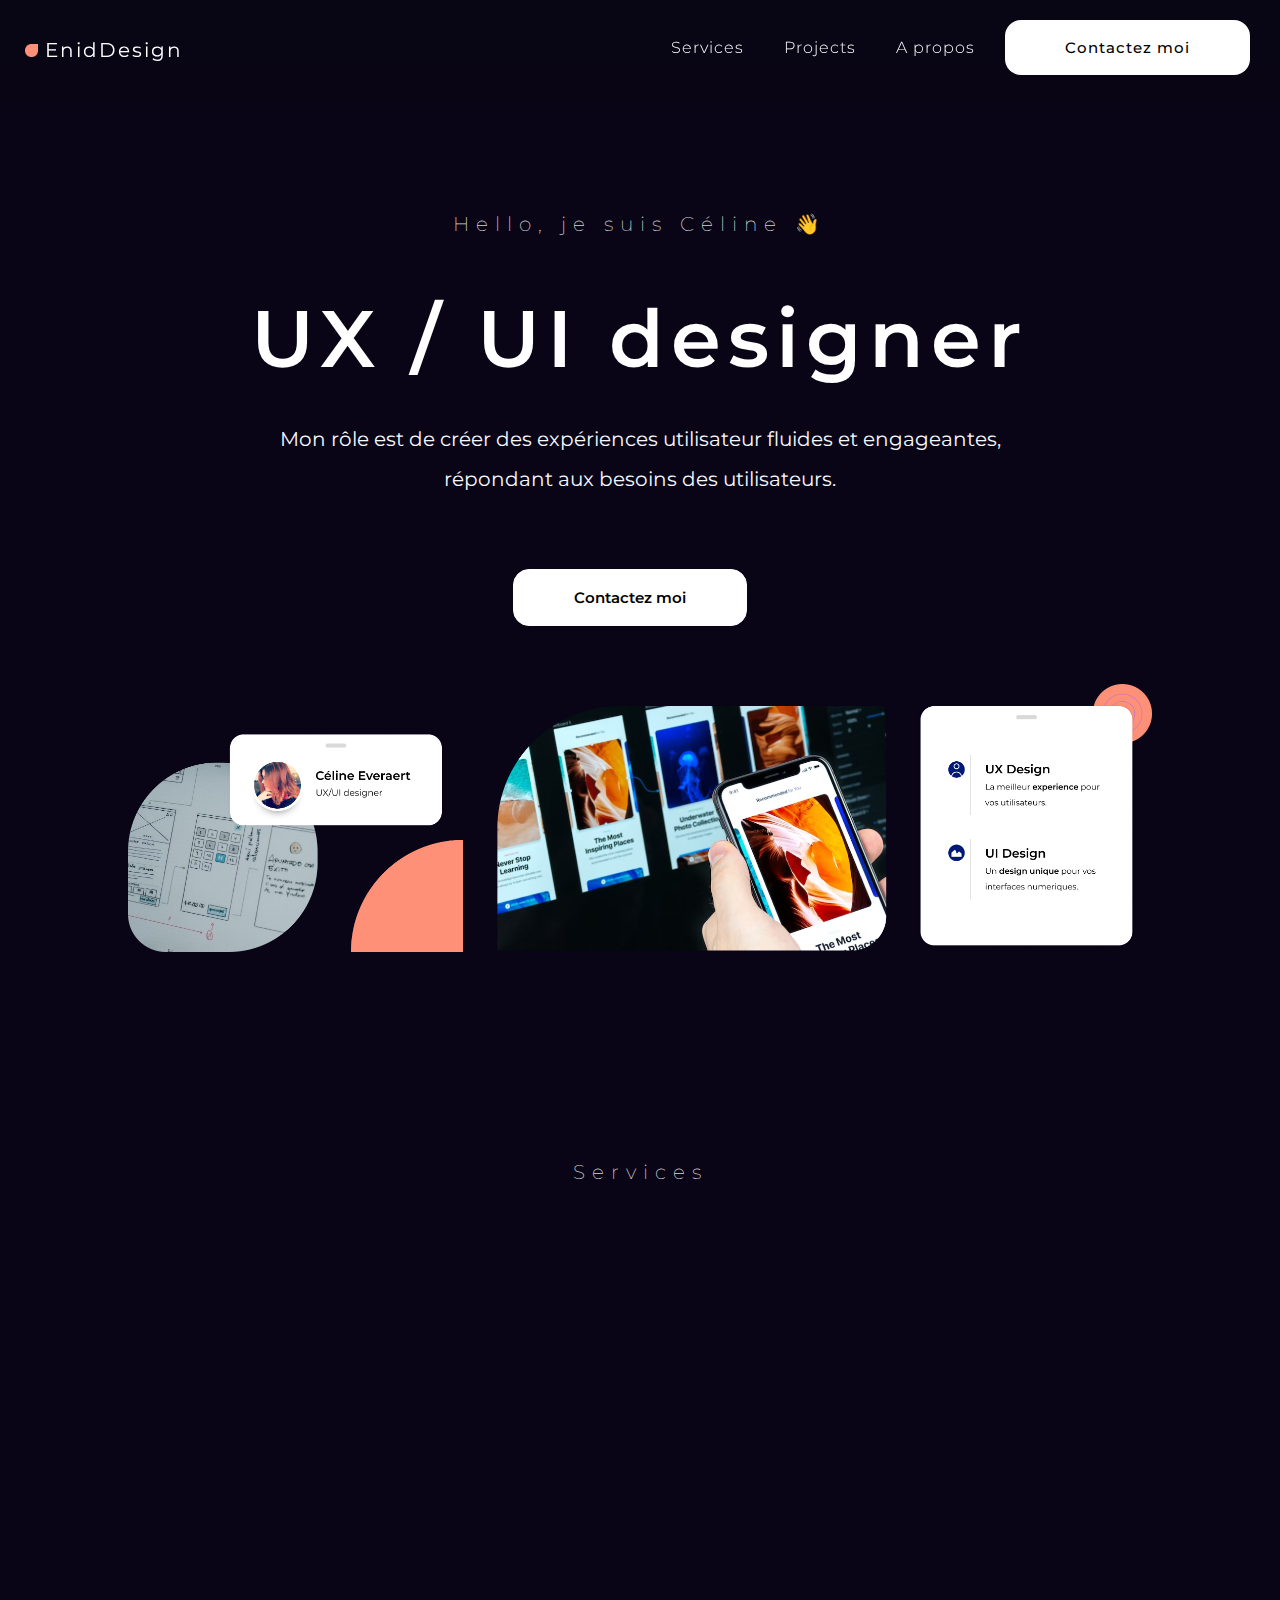
==== index.html @ f705f978 ":memo: text" ====
<!DOCTYPE html>
<html lang="en">
<head>
    <meta charset="UTF-8">
    <meta http-equiv="X-UA-Compatible" content="IE=edge">
    <meta name="viewport" content="width=device-width, initial-scale=1.0">

    <link rel="apple-touch-icon" sizes="152x152" href="flav/apple-touch-icon.png">
    <link rel="icon" type="image/png" sizes="32x32" href="flav/favicon-32x32.png">
    <link rel="icon" type="image/png" sizes="16x16" href="flav/favicon-16x16.png">
    <link rel="manifest" href="flav/site.webmanifest">
    <link rel="mask-icon" href="flav/safari-pinned-tab.svg" color="#5bbad5">
    <meta name="msapplication-TileColor" content="#da532c">
    <meta name="theme-color" content="#ffffff">
    <meta name="description" content="We are a new creative agency. We provide a wide range of design services to help brands build their visual identity and connect with customers.
    ">
    <meta name="keywords" content="Design, Creative agency, Customer, UX, UI, logo, branding, logos, servivces">
    <meta name="author" content="Enid">


    <link rel="stylesheet" href="./css/app.css">
    <title>Enid Design</title>
</head>
<body>
    
    <header>
        <nav class="flex nav-container" id="top">
            <div class="main_title h1"><a href="./index.html"><img src="./img/log.png" alt=""> EnidDesign</a></div>

            <input type="checkbox" id="menu_opener" class="mobile mobile_check">
            <lable class="hamburger-lines" id="menu_opener">
                <span class="line line1"></span>
                <span class="line line2"></span>
                <span class="line line3"></span>
              </lable>  

            <label for="menu_opener" class="mobile opener_text" style="
            cursor: pointer;">Open Menu</label>
            <label for="menu_opener" class="mobile menu_backlayer"></label>
            <ul class="flex nav_bar" id="menu">
                <li class="under_menu"><a href="#service">Services</a></li>
                <li class="under_menu"><a href="#work">Projects</a></li>
                <li class="under_menu"><a href="#about">A propos</a></li>
                <li class=""><a href="#contact" class="nav_cta"><span>Contactez moi</span></a>
                </li>
                <!-- <li><img src="img/mdi_facebook.png" alt="Facebook"></li>-->
                <!--<li><img src="img/mdi_instagram.png" alt="Instagram"></li> -->
                <!--<li><a href="https://twitter.com/spectrum_wise" target="_blank"><img src="img/mdi_twitter.png" alt="Twitter"></a></li>-->
            </ul>
        </nav>


        <div class="title_sec">

            <div>
                <div class="btn-box">

                    <!-- <img src="./img/pps.png" alt="" class="pp"> -->

                    <p class="sub_catch">Hello, je suis Céline 👋</p>
                    <p class="main_catch"><span class="text_gad">UX / UI designer</span></p> <br>
                    <p class="main_catch subpar">
                        Mon rôle est de créer des expériences utilisateur fluides et engageantes, répondant aux besoins des utilisateurs.
                        </p>
<!-- 
                    <a href="#contact" class="sub_cta"><span>Mes projets</span></a> -->
                    <a href="#contact" class="main_cta"><span>Contactez moi</span></a>
                </div>
<!-- 
                <img src="./img/gr1.png" alt="" class="top-img"> -->

            </div>

        </div>

        <img src="./img/ban12.png" alt="" class="ban_img">        
        <img src="./img/ban13.png" alt="" class="ban_img-mob">



    </header>

    <main>

        <section class="serveces" id="service">

            <h2>Services</h2>


            <section class="UX_section annim">
                <div class="flex flex-sec">
                    <div class="service_img">
                        <img src="./img/ux.png" alt="">
                    </div>
                <div class="flex service_text">
                    <div><span class="num">01</span></div>
                    <div>
                        <h3>Experience utilisateur</h3>
                        <p class="headline">
                            Offez la meilleur experience possible à vos utilisateurs
                        </p>

                        <p>
                            L'expérience utilisateur (UX) fait référence à la qualité de l'interaction d'un utilisateur avec un produit, un service, un système ou une interface. Le soins apporté à l’experience utilisateur comprend l'ergonomie, la satisfaction, l'accessibilité et bien d’autres aspects. L’objectif principal de l'UX est de créer une expérience positive et significative pour les utilisateurs. Une bonne UX favorise la <b>fidélité des utilisateurs</b>, <b>renforce la réputation de la marque</b> et <b>contribue au succès</b> global d'un produit ou d'un service.
                            <div class="services-btn_around">
                                <span>
                                    <a href="#contact" class="main_cta">Contactez Moi</a>
                                </span>
                        </div>
                    </div>
                </div>
                </div>
            </section>


            <section class="UX_section annim">
                <div class="flex rev flex-sec">
                    <div class="service_img">
                        <img src="./img/ui.png" alt="">
                    </div>
                <div class="flex service_text">
                    <div><span class="num">02</span></div>
                    <div>
                        <h3>Interface Utilisateur</h3>
                        <p class="headline">
                            Un design unique pour vos applications et interfaces digitale
                        </p>

                        <p>
                            L'interface utilisateur (UI) désigne la manière dont les éléments visuels et interactifs d'un produit, d'une application ou d'un système sont conçus et présentés aux utilisateurs. Elle englobe les éléments visuels tels que <b>les boutons</b>, <b>les icônes</b> et <b>la mise en page</b>. Une UI efficace vise à rendre l'interaction entre l'utilisateur et le produit la plus fluide, intuitive et esthétiquement agréable.
                        <div class="services-btn_around">
                                <span>
                                    <a href="#contact" class="main_cta">Contacter Moi</a>
                                </span>
                        </div>
                    </div>
                </div>
                </div>
            </section>

        </section>

        <div class="dif_sec annim"  id="work">
            <section class="work">
                <h2>Projects</h2>

                <div class="work_imgs">
                    <img src="./img/w1.jpg" alt="A logo for a company called Hermetica">
                    <img src="./img/Logo2.png" alt="A logo for a company called Hermetica" class="img_mid">
                    <img src="./img/pmid.png" alt="A logo for a company called Hermetica">
                </div>

                <div class="work_btn">
                    <a href="https://dribbble.com/EnidBc" target="_blank" class="main_cta"><span>En voir plus <img src="img/Out.png" alt=""></span></a>
                </div>
                
            </section>
        </div>


        <section class="about annim"  id="about">
            <h2>A propos</h2>

            <img src="./img/pps.png" alt="" class="pp">
            <p class="about_name">
                Céline Everaert
            </p>
            <p class="about-job">
                UX/UI Designer | Rêveuse | Gameuse 
            </p>

            <p>
                Ma passion pour le design a pris racine à l'âge de 12 ans, lorsque j'ai commencé à m'impliquer dans la création de sites web et de forums. Plus tard, j'ai poursuivi des études en infographie et design web.
                <br><br>
                J’ai eu la chance de travailler sur des projets formidables, notamment la conception de Métavers et de platforme de vente d'oeuvres d'arts. Ces expériences m'ont permis de fusionner mes passions pour le design, la technologie et l'art, en contribuant à des projets innovants avec des esprits créatifs du monde entier. 
            </p>


            <div class="work_btn">


                            <a href="./cv.pdf" target="_blank" class="sub_cta"><span>Télécharger mon CV</span></a>
                            <a href="#contact" class="main_cta"><span>Contacter moi</span></a>

            </div>
        </section>

        <div class="dif_sec">
            <section class="contact annim"  id="contact">
                <h2>Contact</h2>


                <div class="mail_infos">
                    <p class="catchy">
                        Et si on collaborait ? 
                    </p>

                    <p class="sub_t">
                        enid-bc@gmail.com
                    </p>

                    <div class="work_btn">
                                    <a href="mailto:enidhbc@htmail.com" class="sub_cta" target="_blank">Envoyer un e-mail</a>
                    </div>
                </div>


                    <section class="social">
                        <h3 class="social_title">Suivez moi</h3>
        
                        <a href="https://www.instagram.com/spectrumwise_official/" target="_blank">
                            <img src="./img/insta.svg" alt="Instagram">
                        </a>
                        <a href="https://www.linkedin.com/company/spectrumwise-ltd/" target="_blank">
                            <img src="./img/in.png" alt="LinkedIn">
                        </a>
                        <a href="https://dribbble.com/Spectrumwise" target="_blank">
                            <img src="./img/dri.svg" alt="Dribbble">
                        </a>
        
        
                    </section>

            </section>
        </div>

    </main>

    <script src="./js/app.js"></script>
</body>
</html>
---- css/app.css ----
@import url("https://fonts.googleapis.com/css2?family=Montserrat:ital,wght@0,200;0,300;0,400;0,500;0,600;0,700;0,800;0,900;1,100;1,200;1,300;1,400;1,500;1,600;1,700;1,800;1,900&display=swap");
/* http://meyerweb.com/eric/tools/css/reset/ 
   v2.0 | 20110126
   License: none (public domain)
*/
html, body, div, span, applet, object, iframe,
h1, h2, h3, h4, h5, h6, p, blockquote, pre,
a, abbr, acronym, address, big, cite, code,
del, dfn, em, img, ins, kbd, q, s, samp,
small, strike, strong, sub, sup, tt, var,
b, u, i, center,
dl, dt, dd, ol, ul, li,
fieldset, form, label, legend,
table, caption, tbody, tfoot, thead, tr, th, td,
article, aside, canvas, details, embed,
figure, figcaption, footer, header, hgroup,
menu, nav, output, ruby, section, summary,
time, mark, audio, video {
  margin: 0;
  padding: 0;
  border: 0;
  font-size: 100%;
  font: inherit;
  vertical-align: baseline;
}

/* HTML5 display-role reset for older browsers */
article, aside, details, figcaption, figure,
footer, header, hgroup, menu, nav, section {
  display: block;
}

body {
  line-height: 1;
}

ol, ul {
  list-style: none;
}

blockquote, q {
  quotes: none;
}

blockquote:before, blockquote:after,
q:before, q:after {
  content: '';
  content: none;
}

table {
  border-collapse: collapse;
  border-spacing: 0;
}

html {
  background-color: #090517;
  font-size: 10px;
  scroll-behavior: smooth;
  color: #f7f9ff;
  /* background: -webkit-linear-gradient(272deg, #373737 0%, #161616 50%, #000000 100%); */
}

body {
  font-style: 1,6rem;
  font-family: "Montserrat", sans-serif;
  scroll-behavior: smooth;
}

.gradient_img {
  text-align: center;
}

nav .btn_around {
  position: absolute;
  right: 2.5rem;
}

section .btn_around {
  margin-top: 3.5999999999999996rem;
}

section .btn span {
  position: relative;
  top: 1.1000000000000014rem;
  left: 0.1rem;
  font-size: 1.5rem;
  font-weight: 100;
}

section .btn span a {
  text-decoration: none;
  color: #000;
  padding: 2rem 3.3rem;
}

.btn_around {
  background: linear-gradient(142deg, #e12884 0%, #7d86b0 50%, #12eadf 100%);
  display: inline-block;
  width: 14rem;
  height: 4rem;
  border-radius: 100rem;
  padding: 0;
  -webkit-transition: 1s;
  /* transition: 1s; */
}

.btn_around .btn {
  background: #f9f9fc;
  display: inline-block;
  width: 13.8rem;
  height: 3.8rem;
  border-radius: 113rem;
  text-align: center;
  position: relative;
  top: 0.1rem;
  left: 0.1rem;
}

.btn_around:hover {
  background: linear-gradient(315deg, #e12884 0%, #7d86b0 50%, #12eadf 100%);
  -webkit-transition: 3s;
  transition: 3s;
}

.nav_bar {
  display: -webkit-box;
  display: -ms-flexbox;
  display: flex;
  -webkit-box-pack: center;
  -ms-flex-pack: center;
  justify-content: center;
  width: 100%;
  position: absolute;
  top: 0rem;
  margin: 0;
  justify-content: flex-end;
}

nav {
  /* margin-top: 3.5rem; */
  display: -webkit-box;
  display: -ms-flexbox;
  display: flex;
  /* max-width: 150rem; */
  background-color: #09051596;
  /* height: 5rem; */
  padding: 4rem 0;
  color: white;
  position: fixed;
  z-index: 1000000000000000000;
  width: 100%;
  backdrop-filter: blur(15px);
}

nav li {
  padding: 0rem 1rem;
  display: inline;
}

nav li a {
  color: #f8f8f8;
  text-decoration: none;
  font-weight: 300;
  font-size: 1.6rem;
  letter-spacing: .1rem;
}

nav li a span {
  font-weight: 500;
  /* position: relative; */
  /* top: 1rem; */
}

nav ul {
  -webkit-box-align: center;
      -ms-flex-align: center;
          align-items: center;
}

nav a {
  display: block;
  position: relative;
}

nav a::after {
  /* content: ""; */
  /* position: absolute; */
  /* bottom: -1rem; */
  /* left: 0; */
  /* width: 100%; */
  /* height: 0.1em; */
  /* background-color: #ffffff; */
  /* opacity: 0; */
  /* -webkit-transition: opacity 300ms, -webkit-transform 300ms; */
  /* transition: opacity 300ms, -webkit-transform 300ms; */
  /* transition: opacity 300ms, transform 300ms; */
  /* transition: opacity 300ms, transform 300ms, -webkit-transform 300ms; */
}

nav li a {
  text-decoration: none;
  color: #ffffff;
}

nav .under_menu a {
  padding: 0 1rem;
}

nav li a::after {
  opacity: 1;
  -webkit-transform: scale(0);
          transform: scale(0);
  -webkit-transform-origin: center;
          transform-origin: center;
}

nav .under_menu a:hover::after,
nav .under_menu a:focus::after {
  -webkit-transform: scale(1);
          transform: scale(1);
}

nav .home_li a::after {
  opacity: 0;
}

.nav_selected_item a::after {
  -webkit-transform: scale(1);
          transform: scale(1);
}

.nav_selected_item a::after {
  opacity: 1;
  -webkit-transform: translate3d(0, 0.2em, 0);
          transform: translate3d(0, 0.2em, 0);
}

.catch {
  text-transform: uppercase;
  font-size: 2.5rem;
  font-weight: 700;
  margin: 3rem auto;
  background: -webkit-linear-gradient(45deg, #827aff, #00ff95 80%);
  -webkit-background-clip: text;
  -webkit-text-fill-color: transparent;
  text-shadow: -5px -4px 9px #12eadf45, 5px 4px 9px #e1288421;
}

.under_menu {
  /* padding: 0 2rem; */
  /* background-color: #f7f9ff; */
}

.main_title a {
  text-decoration: none;
  color: white;
  font-size: 2rem;
  padding: 0 2.5rem;
  /* font-weight: 100; */
  letter-spacing: 2px;
  /* margin-top: 13.3rem; */
  z-index: 10000000000;
}

.btn_li {
  padding-right: 0;
}

.mobile {
  display: none;
}

@media (max-width: 1000px) {
  .mobile {
    display: block;
    z-index: 100000000000;
  }
  .contact .form {
    margin-right: 0;
  }
  .nav_bar {
    background: #191b2a;
    position: fixed;
    right: -45rem;
    height: 100vh;
    top: 0;
    bottom: 0;
    -webkit-box-orient: vertical;
    -webkit-box-direction: normal;
    -ms-flex-direction: column;
    flex-direction: column;
    -webkit-box-pack: center;
    -ms-flex-pack: center;
    justify-content: center;
    width: 43rem;
    z-index: 1;
  }
  nav li {
    padding: 0rem 1rem;
    margin: 3rem;
  }
  .mobile_check {
    display: none;
  }
  #menu_opener ~ .menu_backlayer {
    display: none;
  }
  #menu_opener:checked ~ .menu_backlayer {
    display: block;
    display: block;
    background: #00000070;
    position: fixed;
    top: 0;
    right: 0;
    bottom: 0;
    left: 0;
    z-index: 1;
  }
  #menu_opener ~ .nav_bar {
    -webkit-transform: translate(0rem);
            transform: translate(0rem);
    -webkit-transition: -webkit-transform 1s cubic-bezier(0.075, 0.82, 0.165, 1);
    transition: -webkit-transform 1s cubic-bezier(0.075, 0.82, 0.165, 1);
    transition: transform 1s cubic-bezier(0.075, 0.82, 0.165, 1);
    transition: transform 1s cubic-bezier(0.075, 0.82, 0.165, 1), -webkit-transform 1s cubic-bezier(0.075, 0.82, 0.165, 1);
  }
  #menu_opener:checked ~ .nav_bar {
    -webkit-transform: translate(-45rem);
            transform: translate(-45rem);
    -webkit-transition: -webkit-transform 1s cubic-bezier(0.075, 0.82, 0.165, 1);
    transition: -webkit-transform 1s cubic-bezier(0.075, 0.82, 0.165, 1);
    transition: transform 1s cubic-bezier(0.075, 0.82, 0.165, 1);
    transition: transform 1s cubic-bezier(0.075, 0.82, 0.165, 1), -webkit-transform 1s cubic-bezier(0.075, 0.82, 0.165, 1);
  }
  .opener_text {
    position: fixed;
    top: 10px;
    right: 30px;
    padding: 2rem 0;
    opacity: 0;
  }
  .nav-container .hamburger-lines {
    display: block;
    height: 26px;
    width: 32px;
    position: fixed;
    top: 21px;
    right: 36px;
    z-index: 2;
    display: -webkit-box;
    display: -ms-flexbox;
    display: flex;
    -webkit-box-orient: vertical;
    -webkit-box-direction: normal;
        -ms-flex-direction: column;
            flex-direction: column;
    -webkit-box-pack: justify;
        -ms-flex-pack: justify;
            justify-content: space-between;
  }
  .nav-container .hamburger-lines .line {
    display: block;
    height: 4px;
    width: 100%;
    border-radius: 10px;
    background: #ffffff;
  }
  .nav-container .hamburger-lines .line1 {
    -webkit-transform-origin: 0% 0%;
            transform-origin: 0% 0%;
    -webkit-transition: -webkit-transform 0.4s ease-in-out;
    transition: -webkit-transform 0.4s ease-in-out;
    transition: transform 0.4s ease-in-out;
    transition: transform 0.4s ease-in-out, -webkit-transform 0.4s ease-in-out;
  }
  .nav-container .hamburger-lines .line2 {
    -webkit-transition: -webkit-transform 0.2s ease-in-out;
    transition: -webkit-transform 0.2s ease-in-out;
    transition: transform 0.2s ease-in-out;
    transition: transform 0.2s ease-in-out, -webkit-transform 0.2s ease-in-out;
  }
  .nav-container .hamburger-lines .line3 {
    -webkit-transform-origin: 0% 100%;
            transform-origin: 0% 100%;
    -webkit-transition: -webkit-transform 0.4s ease-in-out;
    transition: -webkit-transform 0.4s ease-in-out;
    transition: transform 0.4s ease-in-out;
    transition: transform 0.4s ease-in-out, -webkit-transform 0.4s ease-in-out;
  }
  .nav-container input[type="checkbox"]:checked ~ .menu-items {
    -webkit-transform: translateX(0);
            transform: translateX(0);
  }
  .nav-container input[type="checkbox"]:checked ~ .hamburger-lines .line1 {
    -webkit-transform: rotate(45deg);
            transform: rotate(45deg);
  }
  .nav-container input[type="checkbox"]:checked ~ .hamburger-lines .line2 {
    -webkit-transform: scaleY(0);
            transform: scaleY(0);
  }
  .nav-container input[type="checkbox"]:checked ~ .hamburger-lines .line3 {
    -webkit-transform: rotate(-45deg);
            transform: rotate(-45deg);
  }
  .nav-container input[type="checkbox"]:checked ~ .logo {
    display: none;
  }
}

.main_catch {
  font-size: 2rem;
  font-weight: 400;
  max-width: 81rem;
  /* font-weight: lighter; */
  /* letter-spacing: .1rem; */
  text-align: center;
  margin: 1rem 0 6rem 0;
  /* text-transform: uppercase; */
  margin: 0rem auto -1rem;
  line-height: 2;
  color: #f7f9ff;
}

.main_catch span {
  font-weight: 600;
  font-size: 8rem;
  /* padding: 2.5rem; */
  letter-spacing: .7rem;
  /* display: inline-block; */
  /* color: #FFEB3B; */
  background: -webkit-linear-gradient(313deg #bbb4d3 0%, #bbb4d3 100%);
  background: linear-gradient(315deg, rgb(255 255 255) 0%, rgb(255 255 255) 100%);
  -webkit-background-clip: text;
  -webkit-text-fill-color: transparent;
  /* text-shadow: -5px -4px 9px #e59003, 5px 4px 9px #ff91783b; */
  /* font-size: 10rem; */
}

.flex {
  display: -webkit-box;
  display: -ms-flexbox;
  display: flex;
  /* justify-content: space-between; */
  /* flex-direction: column; */
}

h1{
  /* color: #fff; */
  /* size: 5rem; */
  position: relative;
  top: -1rem;
}

h1 span{
  color: white;
  font-weight: 700;
}

.rev {
  -webkit-box-orient: horizontal;
  -webkit-box-direction: reverse;
  -ms-flex-direction: row-reverse;
  flex-direction: row-reverse;
  justify-content: space-between;
}

section {
  margin-top: 1rem;
  /* padding: 15rem 19rem; */
  max-width: 150rem;
  margin: auto;
  /* margin-top: 10rem; */
}

.service_img {
  /* width: 50%; */
  display: flex;
  text-align: center;
  align-content: flex-start;
  align-items: center;
}

.service_liste {
  padding: 0;
  padding-top: 0rem;
  width: 100%;
  -webkit-box-pack: center;
  -ms-flex-pack: center;
  justify-content: center;
  -webkit-box-align: center;
  -ms-flex-align: center;
  align-items: center;
}

.service_text {
  max-width: 68rem;
  padding: 4rem 0;
}

.service_text p {
  font-size: 1.6rem;
  line-height: 215%;
  font-weight: 300;
  margin-top: 2.4rem;
  /* letter-spacing: .2rem; */
  color: white;
  /* padding-bottom: 3rem; */
}

h2 {
  text-align: center;
  font-size: 2rem;
  font-weight: 200;
  letter-spacing: .7rem;
  color: #d4d4d4;
  margin-top: 5rem;
}

h3 {
  font-weight: 600;
  display: inline;
  letter-spacing: .4rem;
  font-size: 3.2rem;
  color: white;
  /* background: -webkit-linear-gradient(315deg, #e12884 0%, #7d86b0 50%, #12eadf 100%); */
  /* -webkit-background-clip: text; */
  /* -webkit-text-fill-color: transparent; */
  /* text-shadow: -5px -4px 9px #12eadf45, 5px 4px 9px #e1288421; */
  text-transform: uppercase;
}

.num {
  /* font-size: 2rem; */
  /* font-weight: 200; */
  /* letter-spacing: 1.7rem; */
  /* color: #555555; */
  font-size: 2rem;
  font-weight: 200;
  letter-spacing: .2rem;
  margin-right: 3rem;
  color: #c7c7c7;
  position: relative;
  top: 0.2rem;
}

.headline {
  color: #555555;
  text-transform: uppercase;
  margin-top: 2rem;
  letter-spacing: .2rem;
  margin-top: 2.4rem;
}

.work {
  /* background-color: #fff; */
}

.contact {
  background-color: #fff;
  padding: 4rem;
  margin: 5rem;
  border-radius: 3rem;
  background-color: white;
  width: 80vw;
  border-radius: 2rem;
  padding: 4rem;
  margin: 4rem auto;
}

.work_imgs {
  display: -webkit-box;
  display: -ms-flexbox;
  /* display: flex; */
  width: 100%;
  -ms-flex-pack: distribute;
  justify-content: space-around;
  margin: 8rem auto;
  text-align: center;
}

.work_imgs img {
  width: 30%;
  height: auto;
  border-radius: 2rem;
  border: 1px solid;
}

.work_btn {
  text-align: center;
}

.work_btn .btn_around {
  text-align: left;
  margin-top: 0;
}

.about {
  /* background-image: url("../img/names.svg"); */
  background-repeat: no-repeat;
  background-position: center;
  padding: 16rem 0;
}

.about p {
  font-size: 1.6rem;
  line-height: 215%;
  font-weight: 300;
  margin: 8rem auto;
  text-align: center;
  color: #ffffff;
  max-width: 60rem;
}

.serveces {
  padding-top: 16rem;
  /* margin: -15rem auto 0; */
}

.catchy {
  font-size: 6REM;
  font-weight: 600;
  padding: 1.5rem;
  line-height: 6rem;
  letter-spacing: .1rem;
  color: #000000;
  display: inline-block;
  /* background: -webkit-linear-gradient(142deg, #e1988f 0%, #a8929d 50%, #8494c1 100%); */
  /* -webkit-background-clip: text; */
  /* -webkit-text-fill-color: transparent; */
  /* text-shadow: -5px -4px 9px #12eadf45, 5px 4px 9px #e1288421; */
  /* text-transform: uppercase; */
}

.mail_infos {
  text-align: center;
  margin: 8rem auto;
  max-width: 73rem;
}

.mail_infos .sub_t {
  font-size: 2.4rem;
  font-weight: 700;
  PADDING: 3rem;
}

.contact .work_btn {
  margin-top: 2rem;
  /* background-color: beige; */
}

.contact .btn_around {
  width: 20rem;
}

.contact .btn_around .btn {
  background: #f9f9fc;
  display: inline-block;
  width: 19.8rem;
  height: 3.8rem;
  border-radius: 113rem;
  text-align: center;
  position: relative;
  top: 0.1rem;
  left: 0.1rem;
}

.contact h3 {
  display: -webkit-box;
  display: -ms-flexbox;
  display: flex;
  width: 100%;
  -webkit-box-pack: center;
      -ms-flex-pack: center;
          justify-content: center;
  -webkit-box-align: center;
      -ms-flex-align: center;
          align-items: center;
  text-align: center;
}

.contact h3:before,
.contact h3:after {
  content: '';
  border-top: 1px solid;
  margin: 0 20px 0 0;
  -webkit-box-flex: 1;
      -ms-flex: 1 0 20px;
          flex: 1 0 20px;
}

.contact h3:after {
  margin: 0 0 0 20px;
}

.social_title {
  font-size: 1.6rem;
  text-transform: uppercase;
  font-weight: 300;
  letter-spacing: 20%;
  color: #000;
}

.social {
  text-align: center;
  padding: 0 24rem;
  margin-top: 11rem;
}

.social a {
  text-decoration: none;
}

.social a img {
  margin: 4rem 2rem 0 2rem;
}



footer{
  text-align: center; 
  padding-bottom: 2rem; 
  background-color : #fff
}

.dif_sec{
  /* background-color: #212121; */
  /* margin-top: 4rem; */
  padding-top: 16rem;
}

.gradient_img img{
    width: 64rem;
    max-width: 100%;
  }





  @media (max-width: 1000px) {

    nav .btn_around {
      position: absolute;
      right: auto;
      bottom: 6rem;
  }
}


.ban_img-mob{
  display: none;
}

@media (max-width: 1000px) {

.dif_sec .contact {
  background-image: none;
}

  .num {
    display: none;
  }
  .flex, .rev {
    flex-direction: column;
    align-items: center;
  }

  header .ban_img{
    display: none;
  }

  .ban_img-mob{
    display: block;
    width: 80vw;
    margin: auto;
    display: inherit;
    max-width: 150rem;
  }

  html{
    font-size: 8px;
  }

  .service_liste{
    flex-direction: column;
  }


  section {
    padding: 15rem 10rem;
  }
  
  .service_text {
    width: 100%;
}
  

.service_liste{
  padding-top: 5rem;
}

.service_img img{
  max-width: 100%;
}

.about {
  background-size: 100%;
}


}




@media (max-width: 1000px) {

.about {
  background-image: none;
}

section {
  padding: 15rem 4rem;
}


.work_imgs {
  flex-direction: column;
}

.work_imgs img {
  width: 100%;
  padding-top: 1rem;
}


.catchy {
  font-size: 4rem;
}

.mail_infos .sub_t {
    font-size: 1.5rem;
    font-weight: 700;
}


.social {
  padding: 0rem;
  margin-top: 11rem;
}

.social img{
  width: 4rem;
}

}



/*# sourceMappingURL=app.css.map */




.h1 img{
  width: 1.3rem;
  /* top: 1rem; */
  /* position: relative; */
}


.cr{
  margin-top: 8rem;
}

.main_cta{
  color: white;
  font-size: 1.5rem;
  font-weight: 600;
  display: inline-block;
  border: solid white 1px;
  padding: 2rem 6rem;
  border-radius: 16px;
  margin: 2rem 2rem 2rem 0;
  color: rgb(0 0 0);
  text-decoration: none;
  background-color: #ffffff;
}
.sub_cta{
  /* font-size: 1.5rem; */
  /* display: inline-block; */
  /* border: solid white 2px; */
  /* padding: 1rem 3rem; */
  /* padding: 2rem 6rem; */
  /* margin: 2rem 2rem 2rem 0; */
  /* FONT-VARIANT: JIS04; */
  /* border-radius: 4px; */
  /* color: rgb(255 255 255); */
  /* text-decoration: none; */
  color: white;
  font-size: 1.5rem;
  display: inline-block;
  border: solid white 1px;
  padding: 2rem 6rem;
  border-radius: 16px;
  margin: 2rem 2rem 2rem 0;
  color: rgb(255 255 255);
  font-weight: 600;
  text-decoration: none;
  background-color: #020418;
}

.btn-box{
  text-align: center;
  margin-top: 15rem;
}


.title_sec{
  height: 76vh;
  display: flex;
  flex-direction: column;
  justify-content: space-evenly;
  /* background-image: url(../img/bg1.png); */
  background-repeat-x: repeat;
  background-size: 150rem;
}


.top-img{

  position: absolute;
  right: -14rem;
  bottom: 1rem;
  width: 35rem;

}


.sub_catch{
  font-size: 2rem;
  margin: 3rem;
  font-weight: 400;
  max-width: 81rem;
  /* font-weight: lighter; */
  /* letter-spacing: .1rem; */
  text-align: center;
  /* margin: 1rem 0 6rem 0; */
  /* text-transform: uppercase; */
  margin: 2rem auto 0rem;
  line-height: 7rem;
  letter-spacing: .1rem;
  color: #f7f9ff;
  text-align: center;
  font-size: 2rem;
  font-weight: 200;
  letter-spacing: .7rem;
  color: #d4d4d4;
  margin-top: 5rem;
}

.pp{
  width: 13rem;
  -webkit-filter: grayscale(100%); /* Safari 6.0 - 9.0 */
  filter: grayscale(10%);
  opacity: .8;
  display: block;
  margin: 8rem auto 3rem;
  border: 7px #fff solid;
  border-radius: 100rem;
}

.nav_cta{
  color: white;
  font-size: 1.5rem;
  display: inline-block;
  /* border: solid black 1px; */
  padding: 2rem 6rem;
  border-radius: 16px;
  margin: 2rem 2rem 2rem 0;
  color: rgb(0 0 0);
  text-decoration: none;
  /* position: absolute; */
  background-color: #ffffff;
  /* right: 1rem; */
  /* top: -3rem; */
}


.UX_section{
  /* background-color: #ffffff; */
  width: 80vw;
  border-radius: 2rem;
  padding: 4rem;
  margin: 3rem auto 10rem;
  margin-bottom: 0;
  padding-bottom: 0;
}

.service_img img{max-width: 38rem;}


.main_cta a {
  text-decoration: none;
  color: #ffffff;
}

.sub_t{
  color: #000000;
}


.ban_img{
  width: 80vw;
  margin: auto;
  display: inherit;
  max-width: 150rem;
}


.about .about_name{
  /* background-color: red; */
  font-weight: 500;
  margin-top: -1rem;
  margin-bottom: -9rem;
}


.about .about-job{
  /* background-color: blue; */
  color: #d4d4d4;
  margin-bottom: -3rem;
}


.contact h2 {
  color: black;
}


.flex-sec{
  justify-content: space-around; 
}


.services-btn_around{
  margin-top: 37px;
}

.work_btn img{
  width: 1.5rem;
  padding: 0 0.5rem;
  position: relative;
  top: 0.2rem;
}



.contact{
  background-image: url(../img/left.png), url(../img/right.png);
  background-size: contain;
  background-position: inherit;
  background-position: left,right;
  background-repeat: no-repeat;
}



.contact .sub_cta{
  background-color: #011878;
  /* color: black; */
}

.img_mid{
  transform: scale(1.2);
}

.subpar{
  margin-bottom: 5rem;
}





.main_cta:hover{
  transform: scale(1.05);
 }
 
 .sub_cta:hover{
   transform: scale(1.05);
 }

.main_cta:hover{
 transform: scale(1.05);
 transition: transform 1s cubic-bezier(0.075, 0.82, 0.165, 1);
}

.sub_cta:hover{
  transform: scale(1.05);
  transition: transform 1s cubic-bezier(0.075, 0.82, 0.165, 1);
}



/*annime*/

.annimation {
    opacity:0;
    transform: translateY(148px);
}

.animation_suite {
    opacity:1;
    transform: translateY(0px);
    transition: transform 3s cubic-bezier(0.075, 0.82, 0.165, 1);
    transition: 1.5s cubic-bezier(0.075, 0.82, 0.165, 1);
}

.experiance .annimation {
    opacity:0;
    transform: translateY(50px);
}

.experiance  .animation_suite {
    opacity:1;
    transform: translateY(0px);
    transition: transform 1s;
}





@media (max-width: 1000px) {

  .img_mid {
    transform: scale(1.1);
  }

  .work_imgs img {
    width: 100%;
    padding-top: 0rem;
}
}

@media (max-width: 650px) {


  .main_catch span {
    font-size: 6rem;
    /* line-height: 1.5; */
    /* margin-bottom: 2rem; */
  }
}


@media (max-width: 510px) {


  .main_catch span {
    font-size: 5rem;
    /* line-height: 1.5; */
    /* margin-bottom: 2rem; */
  }
}

@media (max-width: 450px) {


  .main_catch span {
    font-size: 4rem;
    /* line-height: 1.5; */
    /* margin-bottom: 2rem; */
  }
}

@media (max-width: 370px) {


  .main_catch span {
    font-size: 3rem;
    /* line-height: 1.5; */
    /* margin-bottom: 2rem; */
  }
}

b{
  font-weight: 600;
}
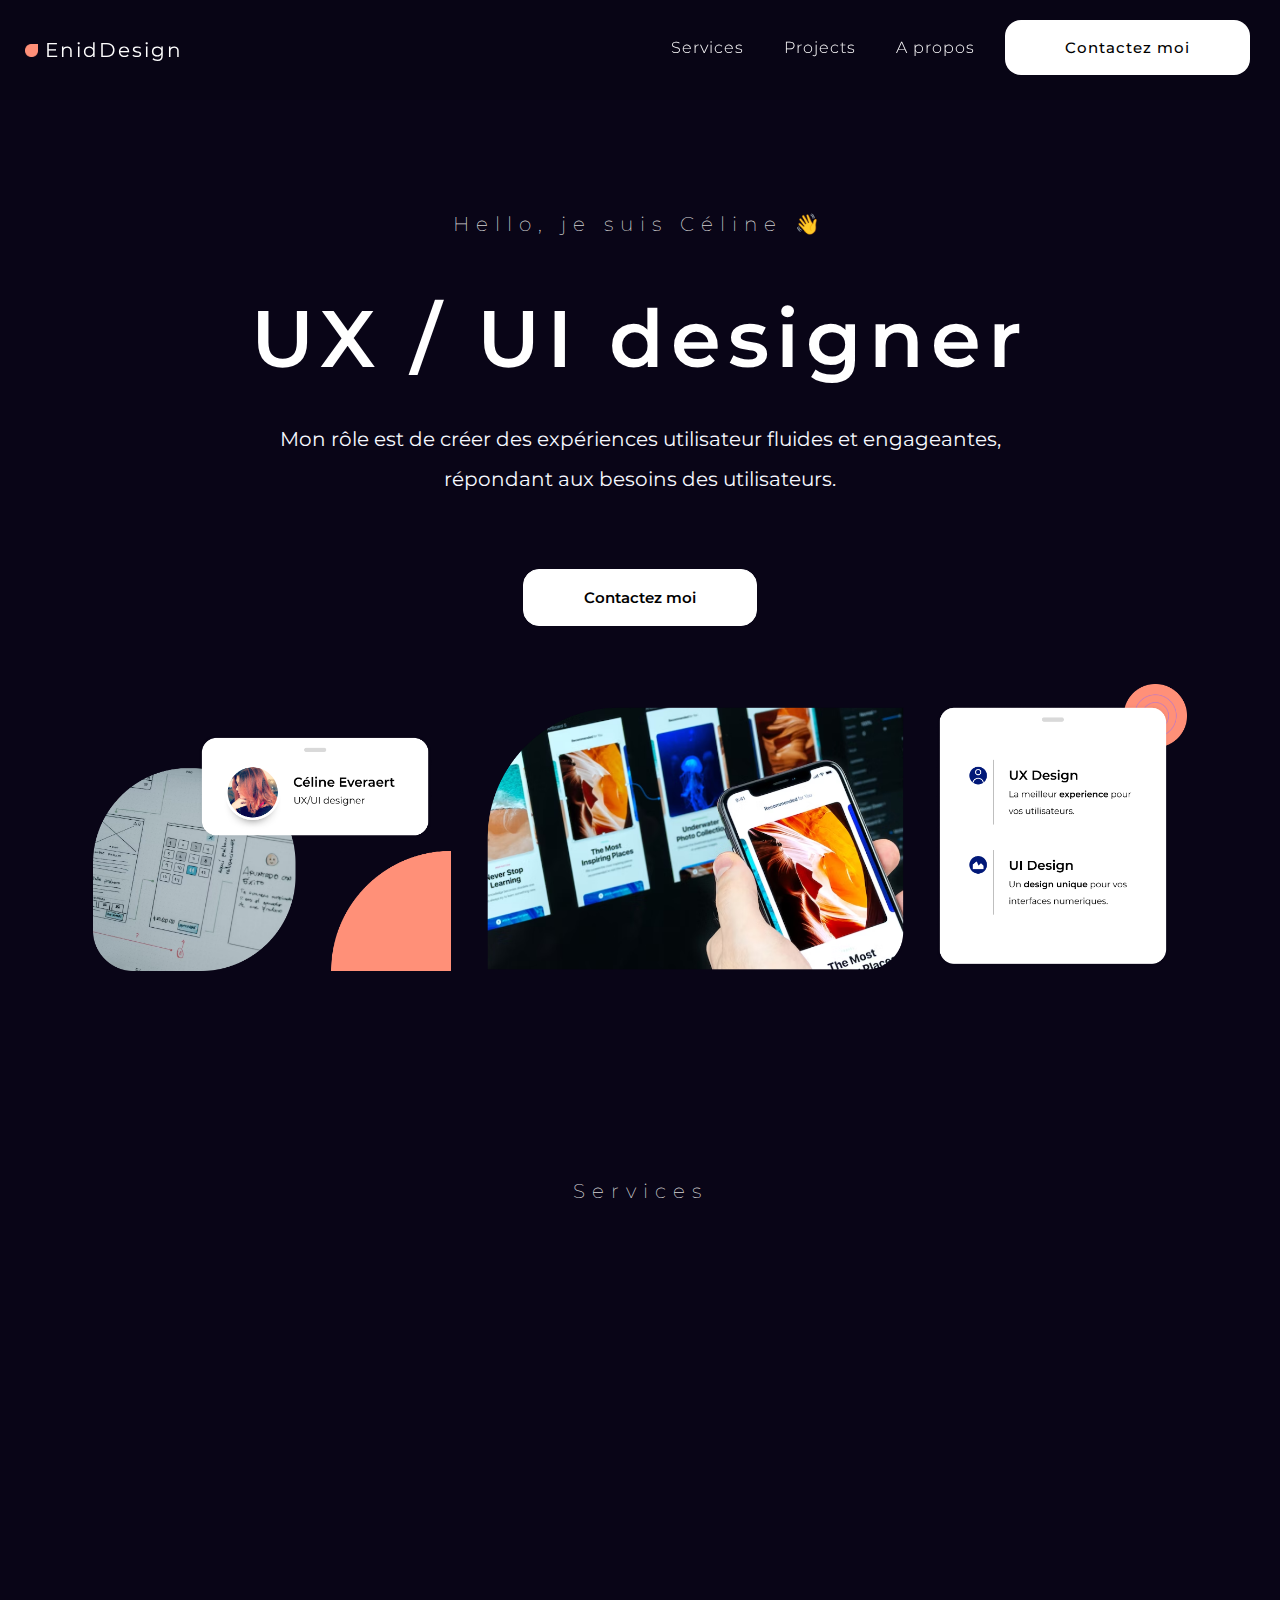
==== commit 86942e54: ":page_facing_up: Spelling" ====
--- a/index.html
+++ b/index.html
@@ -97,11 +97,11 @@
                     <div>
                         <h3>Experience utilisateur</h3>
                         <p class="headline">
-                            Offez la meilleur experience possible à vos utilisateurs
+                            Offez la meilleure experience possible à vos utilisateurs
                         </p>
 
                         <p>
-                            L'expérience utilisateur (UX) fait référence à la qualité de l'interaction d'un utilisateur avec un produit, un service, un système ou une interface. Le soins apporté à l’experience utilisateur comprend l'ergonomie, la satisfaction, l'accessibilité et bien d’autres aspects. L’objectif principal de l'UX est de créer une expérience positive et significative pour les utilisateurs. Une bonne UX favorise la <b>fidélité des utilisateurs</b>, <b>renforce la réputation de la marque</b> et <b>contribue au succès</b> global d'un produit ou d'un service.
+                            L'expérience utilisateur (UX) fait référence à la qualité de l'interaction d'un utilisateur avec un produit, un service, un système ou une interface. Le soin apporté à l’expérience utilisateur comprend l'ergonomie, la satisfaction, l'accessibilité et bien d’autres aspects. L’objectif principal de l'UX est de créer une expérience positive et significative pour les utilisateurs. Une bonne UX favorise la <b>fidélité des utilisateurs</b>, <b>renforce la réputation de la marque</b> et <b>contribue au succès</b> global d'un produit ou d'un service.
                             <div class="services-btn_around">
                                 <span>
                                     <a href="#contact" class="main_cta">Contactez Moi</a>
@@ -123,14 +123,14 @@
                     <div>
                         <h3>Interface Utilisateur</h3>
                         <p class="headline">
-                            Un design unique pour vos applications et interfaces digitale
+                            Un design unique pour vos applications et interfaces digitales
                         </p>
 
                         <p>
                             L'interface utilisateur (UI) désigne la manière dont les éléments visuels et interactifs d'un produit, d'une application ou d'un système sont conçus et présentés aux utilisateurs. Elle englobe les éléments visuels tels que <b>les boutons</b>, <b>les icônes</b> et <b>la mise en page</b>. Une UI efficace vise à rendre l'interaction entre l'utilisateur et le produit la plus fluide, intuitive et esthétiquement agréable.
                         <div class="services-btn_around">
                                 <span>
-                                    <a href="#contact" class="main_cta">Contacter Moi</a>
+                                    <a href="#contact" class="main_cta">Contactez Moi</a>
                                 </span>
                         </div>
                     </div>
@@ -172,7 +172,7 @@
             <p>
                 Ma passion pour le design a pris racine à l'âge de 12 ans, lorsque j'ai commencé à m'impliquer dans la création de sites web et de forums. Plus tard, j'ai poursuivi des études en infographie et design web.
                 <br><br>
-                J’ai eu la chance de travailler sur des projets formidables, notamment la conception de Métavers et de platforme de vente d'oeuvres d'arts. Ces expériences m'ont permis de fusionner mes passions pour le design, la technologie et l'art, en contribuant à des projets innovants avec des esprits créatifs du monde entier. 
+                J’ai eu la chance de travailler sur des projets formidables, notamment la conception de Métavers et de platformes de vente d'oeuvres d'arts. Ces expériences m'ont permis de fusionner mes passions pour le design, la technologie et l'art, en contribuant à des projets innovants avec des esprits créatifs du monde entier. 
             </p>
 
 
@@ -208,13 +208,13 @@
                     <section class="social">
                         <h3 class="social_title">Suivez moi</h3>
         
-                        <a href="https://www.instagram.com/spectrumwise_official/" target="_blank">
-                            <img src="./img/insta.svg" alt="Instagram">
+                        <a href="https://github.com/Eniid" target="_blank">
+                            <img src="./img/github.png" alt="Instagram">
                         </a>
-                        <a href="https://www.linkedin.com/company/spectrumwise-ltd/" target="_blank">
+                        <a href="https://www.linkedin.com/in/c%C3%A9line-everaert-22a668147/" target="_blank">
                             <img src="./img/in.png" alt="LinkedIn">
                         </a>
-                        <a href="https://dribbble.com/Spectrumwise" target="_blank">
+                        <a href="https://dribbble.com/EnidBc" target="_blank">
                             <img src="./img/dri.svg" alt="Dribbble">
                         </a>
         
--- a/css/app.css
+++ b/css/app.css
@@ -339,6 +339,7 @@
     right: 30px;
     padding: 2rem 0;
     opacity: 0;
+    /* display: none; */
   }
   .nav-container .hamburger-lines {
     display: block;
@@ -470,6 +471,7 @@
   margin-top: 1rem;
   /* padding: 15rem 19rem; */
   max-width: 150rem;
+  max-width: 159rem;
   margin: auto;
   /* margin-top: 10rem; */
 }
@@ -563,9 +565,10 @@
   margin: 5rem;
   border-radius: 3rem;
   background-color: white;
-  width: 80vw;
+  /* width: 80vw; */
+  width: 81vw;
   border-radius: 2rem;
-  padding: 4rem;
+  /* padding: 4rem; */
   margin: 4rem auto;
 }
 
@@ -615,6 +618,7 @@
 
 .serveces {
   padding-top: 16rem;
+  /* padding-bottom: 0; */
   /* margin: -15rem auto 0; */
 }
 
@@ -883,7 +887,7 @@
   border: solid white 1px;
   padding: 2rem 6rem;
   border-radius: 16px;
-  margin: 2rem 2rem 2rem 0;
+  margin: 2rem 0 2rem 0;
   color: rgb(0 0 0);
   text-decoration: none;
   background-color: #ffffff;
@@ -1013,7 +1017,7 @@
 
 
 .ban_img{
-  width: 80vw;
+  width: 85.5vw;
   margin: auto;
   display: inherit;
   max-width: 150rem;
@@ -1135,6 +1139,37 @@
 
 
 @media (max-width: 1000px) {
+  .nav-container .hamburger-lines{
+    display: none;
+  }
+
+  .title_sec{
+    padding: 4rem;
+  }
+
+
+  .UX_section {
+
+    padding: 0rem;
+
+}
+
+  .about {
+    /* background-image: url(../img/names.svg); */
+    background-repeat: no-repeat;
+    background-position: center;
+    padding: 0rem 4rem 16rem;
+} 
+  .serveces {
+    padding-bottom: 0;
+}
+
+  .dif_sec {
+    /* background-color: #212121; */
+    /* margin-top: 4rem; */
+    padding-top: 0rem;
+}
+
 
   .img_mid {
     transform: scale(1.1);
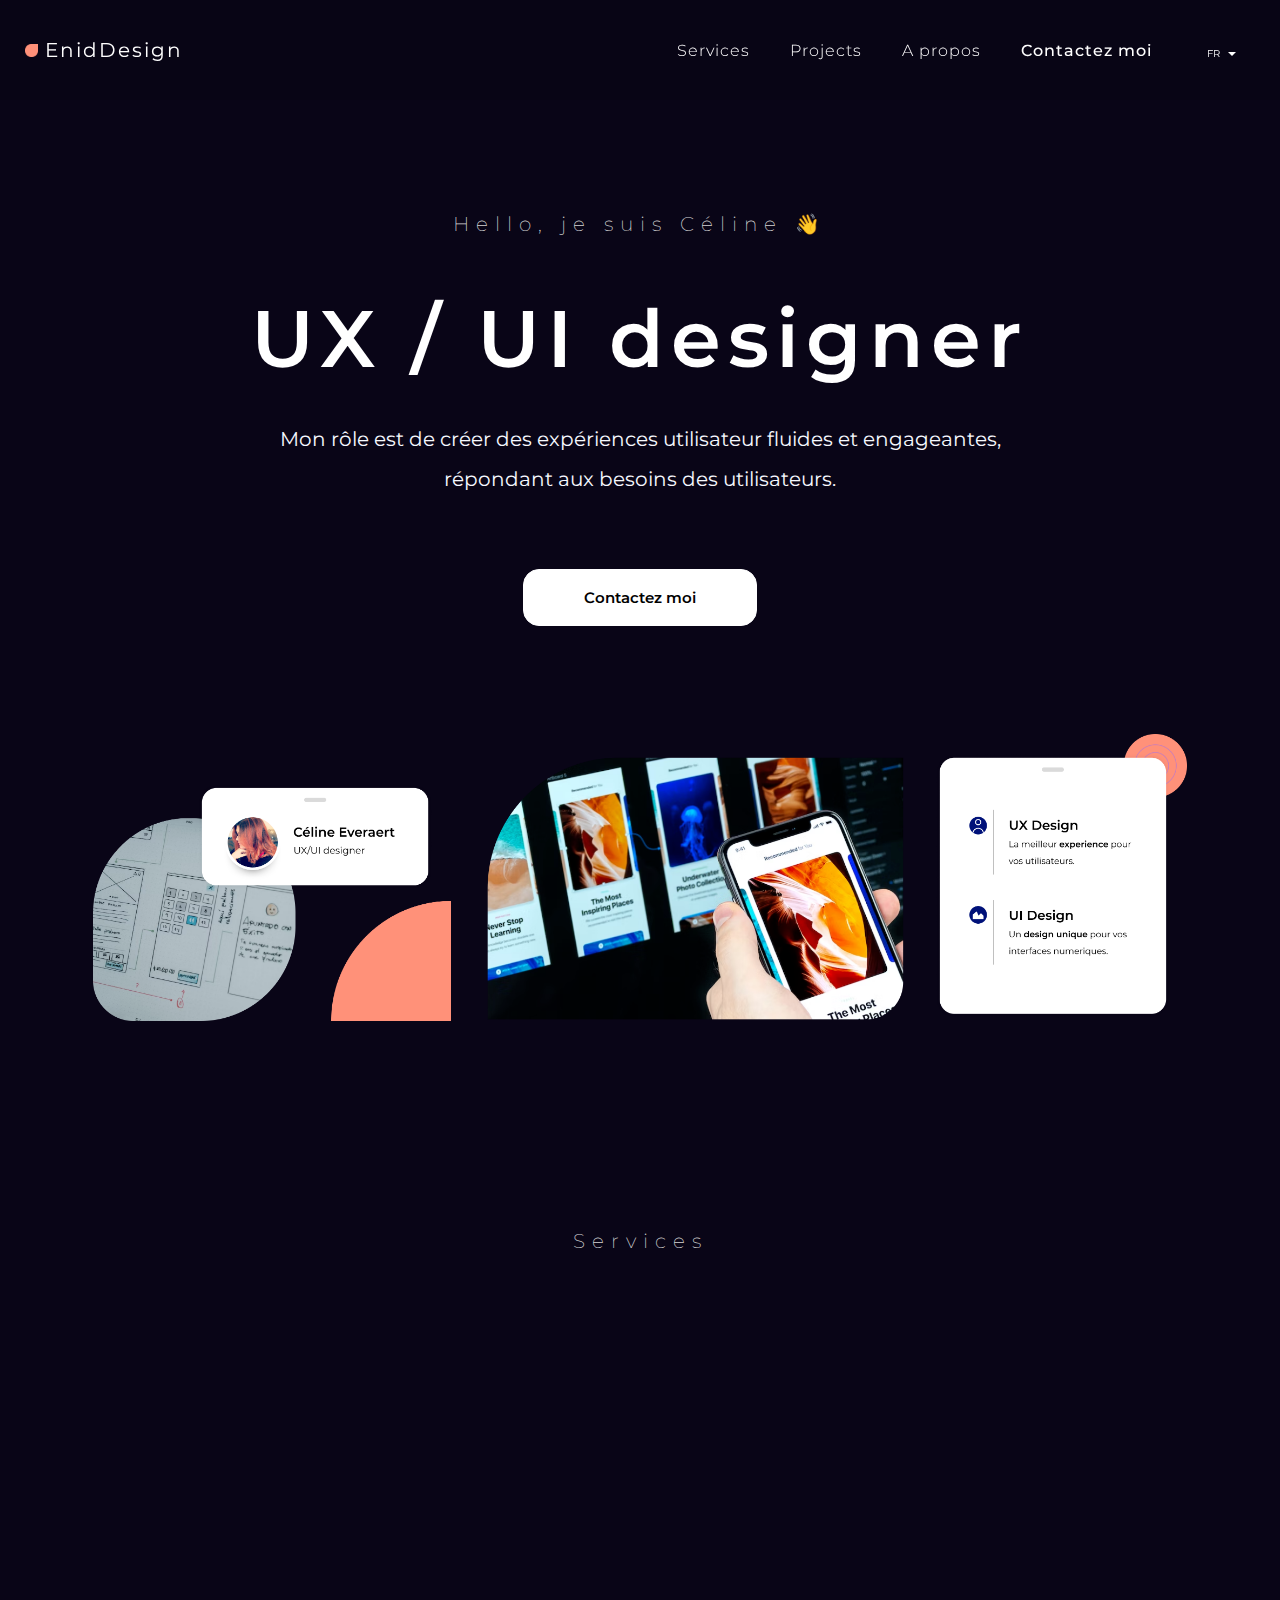
==== commit a24bf400: "typo" ====
--- a/index.html
+++ b/index.html
@@ -28,6 +28,7 @@
             <div class="main_title h1"><a href="./index.html"><img src="./img/log.png" alt=""> EnidDesign</a></div>
 
             <input type="checkbox" id="menu_opener" class="mobile mobile_check">
+            <input type="checkbox" id="open_lang" class="mobile mobile_check">
             <lable class="hamburger-lines" id="menu_opener">
                 <span class="line line1"></span>
                 <span class="line line2"></span>
@@ -35,14 +36,34 @@
               </lable>  
 
             <label for="menu_opener" class="mobile opener_text" style="
+    
             cursor: pointer;">Open Menu</label>
             <label for="menu_opener" class="mobile menu_backlayer"></label>
             <ul class="flex nav_bar" id="menu">
                 <li class="under_menu"><a href="#service">Services</a></li>
                 <li class="under_menu"><a href="#work">Projects</a></li>
                 <li class="under_menu"><a href="#about">A propos</a></li>
-                <li class=""><a href="#contact" class="nav_cta"><span>Contactez moi</span></a>
+                <li class="under_menu"><a href="#contact"><span>Contactez moi</span></a>
                 </li>
+
+
+                <div class="lang_box">
+                    <label for="open_lang" class="open_lang">
+                        <span class="lang_view">FR</span>
+                        <em class="arrow"><svg xmlns="http://www.w3.org/2000/svg" width="18" height="18" viewBox="0 0 18 18"><title>ic_arrow_drop_down_18px</title>
+                            <g fill="#FFFFFF">
+                            <path d="M5 8l4 4 4-4z"></path>
+                        </g>
+                        </svg></em>
+                    </label>
+
+                    <div class="lang">
+                        <li class="selected">Français</li>
+                        <li><a href="./html/english.html">English</a></li>
+                    </div>
+                </div>
+
+
                 <!-- <li><img src="img/mdi_facebook.png" alt="Facebook"></li>-->
                 <!--<li><img src="img/mdi_instagram.png" alt="Instagram"></li> -->
                 <!--<li><a href="https://twitter.com/spectrum_wise" target="_blank"><img src="img/mdi_twitter.png" alt="Twitter"></a></li>-->
--- a/css/app.css
+++ b/css/app.css
@@ -184,18 +184,18 @@
 }
 
 nav a::after {
-  /* content: ""; */
-  /* position: absolute; */
-  /* bottom: -1rem; */
-  /* left: 0; */
-  /* width: 100%; */
-  /* height: 0.1em; */
-  /* background-color: #ffffff; */
-  /* opacity: 0; */
-  /* -webkit-transition: opacity 300ms, -webkit-transform 300ms; */
-  /* transition: opacity 300ms, -webkit-transform 300ms; */
-  /* transition: opacity 300ms, transform 300ms; */
-  /* transition: opacity 300ms, transform 300ms, -webkit-transform 300ms; */
+  content: ""; 
+  position: absolute;
+  bottom: -1rem; 
+  left: 0; 
+  width: 100%; 
+  height: 0.1em; 
+  background-color: #ffffff; 
+  opacity: 0; 
+  -webkit-transition: opacity 300ms, -webkit-transform 300ms; 
+  transition: opacity 300ms, -webkit-transform 300ms; 
+  transition: opacity 300ms, transform 300ms; 
+  transition: opacity 300ms, transform 300ms, -webkit-transform 300ms;
 }
 
 nav li a {
@@ -623,7 +623,7 @@
 }
 
 .catchy {
-  font-size: 6REM;
+  font-size: 2.5rem;
   font-weight: 600;
   padding: 1.5rem;
   line-height: 6rem;
@@ -644,9 +644,9 @@
 }
 
 .mail_infos .sub_t {
-  font-size: 2.4rem;
+  font-size: 6rem;
   font-weight: 700;
-  PADDING: 3rem;
+  PADDING: 0 3rem 3rem 3rem;
 }
 
 .contact .work_btn {
@@ -841,11 +841,11 @@
 
 
 .catchy {
-  font-size: 4rem;
+  font-size: 1.5rem;
 }
 
 .mail_infos .sub_t {
-    font-size: 1.5rem;
+    font-size: 5rem;
     font-weight: 700;
 }
 
@@ -930,6 +930,7 @@
   /* background-image: url(../img/bg1.png); */
   background-repeat-x: repeat;
   background-size: 150rem;
+  margin-bottom: 5rem;
 }
 
 
@@ -1224,4 +1225,164 @@
 
 b{
   font-weight: 600;
-}+}
+
+
+
+.langage{
+  display: flex;
+  background-color: #140e2b;
+  /* width: 6rem; */
+  padding: .5rem;
+  border: 1px white solid;
+  border-radius: 1rem;
+  justify-content: space-around;
+  font-size: 1.5rem;
+  margin: 1rem 3rem 1rem 0;
+  align-content: stretch;
+}
+
+.selected_l{
+  color: #9fb5cd;
+  border: 1px #9fb5cd solid;
+  background-color: #84c5e240;
+  border-radius: .7rem;
+  /* padding: .9rem 2rem; */
+}
+
+.langage div a{
+  padding: 0.9rem 2rem;
+}
+
+
+
+.lang_box{position: relative;top: 4.4rem;right: -3rem;}
+
+.lang{
+  /* background-color: white; */
+  display: flex;
+  flex-direction: column;
+  position: relative;
+  right: 7rem;
+  border: 1px solid;
+  margin-top: 1rem;
+  border-radius: 1rem;
+  padding: .5rem 0;
+  background-color: #09051596;
+  /* height: 5rem; */
+  /* padding: 4rem 0; */
+  /* color: white; */
+  /* position: fixed; */
+  z-index: 1000000000000000000;
+}
+.lang li{
+  padding: 0rem;
+}
+
+.lang .selected{
+  color: #ff9178;
+  padding: 1rem 3rem;
+
+}
+.lang a {
+  padding: 1rem 3rem;
+  font-size: 1rem;
+}
+
+.lang a:hover{
+  transform: scale(1.05);
+}
+
+.lang_view{
+  color: white;
+  position: relative;
+  top: -.5rem;
+}
+
+.open_lang{
+  cursor: pointer;
+  padding: 3rem .5rem;
+}
+
+
+.lang{
+opacity: 0;
+cursor: default;
+pointer-events: none;
+}
+
+#open_lang:checked ~ .nav_bar .lang_box .lang {
+  opacity: 1;
+}
+
+
+#open_lang:checked ~ .nav_bar .lang_box .lang a{
+  opacity: 1;
+  cursor: pointer;
+  pointer-events: visible;
+}
+
+
+
+
+.opener_text{
+  cursor: default;
+  pointer-events: none;
+}
+
+/* lang */
+
+
+
+
+.current {
+text-transform: uppercase;
+position: relative;
+z-index: 1;
+font-size: 1rem;
+text-align: center;
+display: flex;
+background-color: rgba(0, 0, 0, 0);
+transition: all .2s ease-out;
+border-radius: 3px;
+padding: 0 .2em 0 .7em;
+
+}
+
+.current span {
+  display: inline-block;
+  line-height: 1;
+  padding: .7em .2em 0 0;
+}
+
+.current .arrow {
+  display: inline-block;
+  width: 20px;
+  height: 20px;
+}
+
+.current &:hover {
+    background-color: rgba(0, 0, 0, .1);
+}
+
+
+.options {
+
+position: absolute;
+right: 0;
+top: .6em;
+
+z-index: 0;
+opacity: 0;
+
+transition: all .36s ease-out;
+display: none;
+overflow: hidden;
+box-shadow: 0 0 0 0 rgba(0, 0, 0, 0);
+}
+.options  .switch.show-options & {
+  display: block;
+  z-index: 5;
+}
+
+
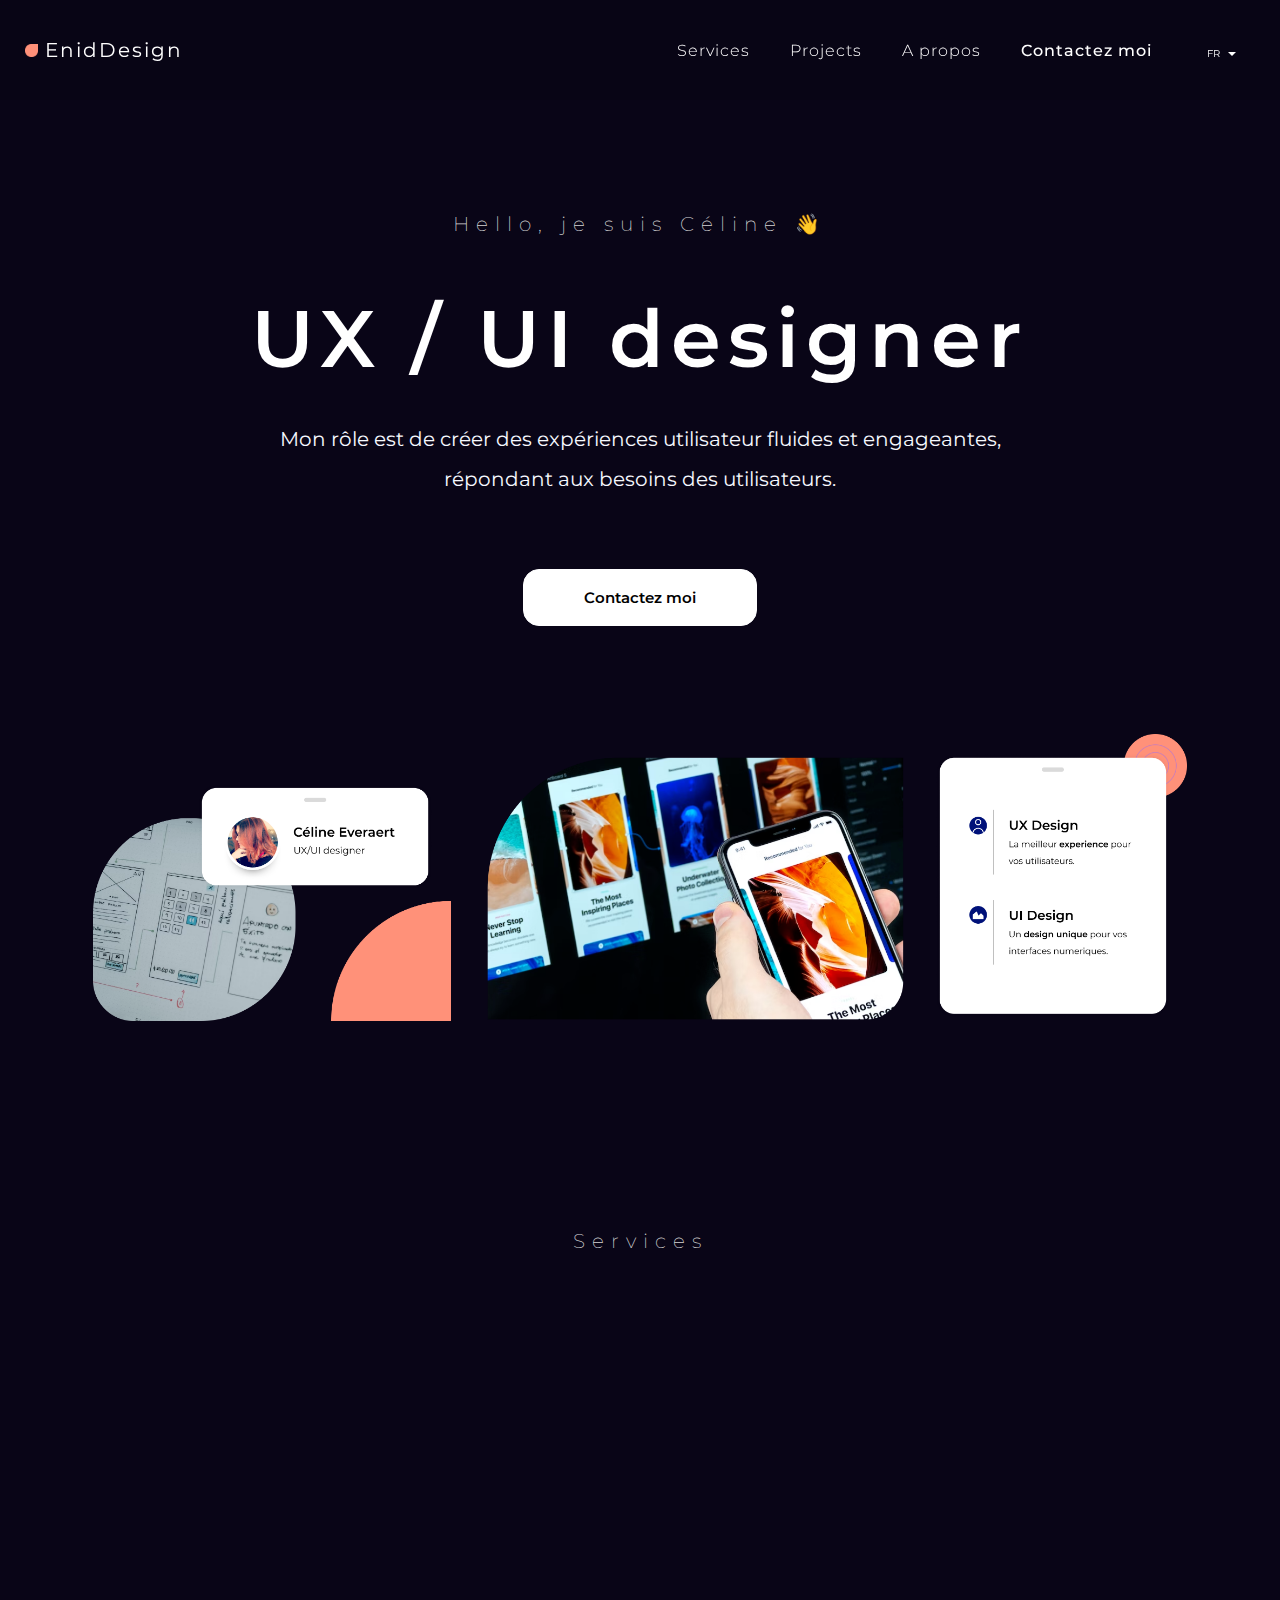
==== commit 4fbd55ea: "update" ====
--- a/index.html
+++ b/index.html
@@ -166,9 +166,12 @@
                 <h2>Projects</h2>
 
                 <div class="work_imgs">
-                    <img src="./img/w1.jpg" alt="A logo for a company called Hermetica">
-                    <img src="./img/Logo2.png" alt="A logo for a company called Hermetica" class="img_mid">
-                    <img src="./img/pmid.png" alt="A logo for a company called Hermetica">
+                    <a href="https://dribbble.com/shots/21369486-Strawberry-Landing-Page" target="_blank" ><img src="./img/Logo2.png" alt="Landing Page pour Strawberry" >
+                    </a>
+                    <a href="https://dribbble.com/shots/24565393-This-is-1-Case-Study" target="_blank" ><img src="./img/1.png" alt="This is number 1 case study" class="img_mid">
+                    </a>
+                    <a href="https://dribbble.com/shots/21369359-SpectrumWise-Dark" target="_blank" ><img src="./img/pmid.png" alt="Landing Page pour SpecrupWise">
+                    </a>
                 </div>
 
                 <div class="work_btn">
@@ -200,7 +203,7 @@
             <div class="work_btn">
 
 
-                            <a href="./cv.pdf" target="_blank" class="sub_cta"><span>Télécharger mon CV</span></a>
+                            <a href="./Celine_Everaert_CV_UX-UI.pdf" target="_blank" class="sub_cta"><span>Télécharger mon CV</span></a>
                             <a href="#contact" class="main_cta"><span>Contacter moi</span></a>
 
             </div>
--- a/css/app.css
+++ b/css/app.css
@@ -1386,3 +1386,6 @@
 }
 
 
+.work_imgs a img{ 
+border: none, 
+}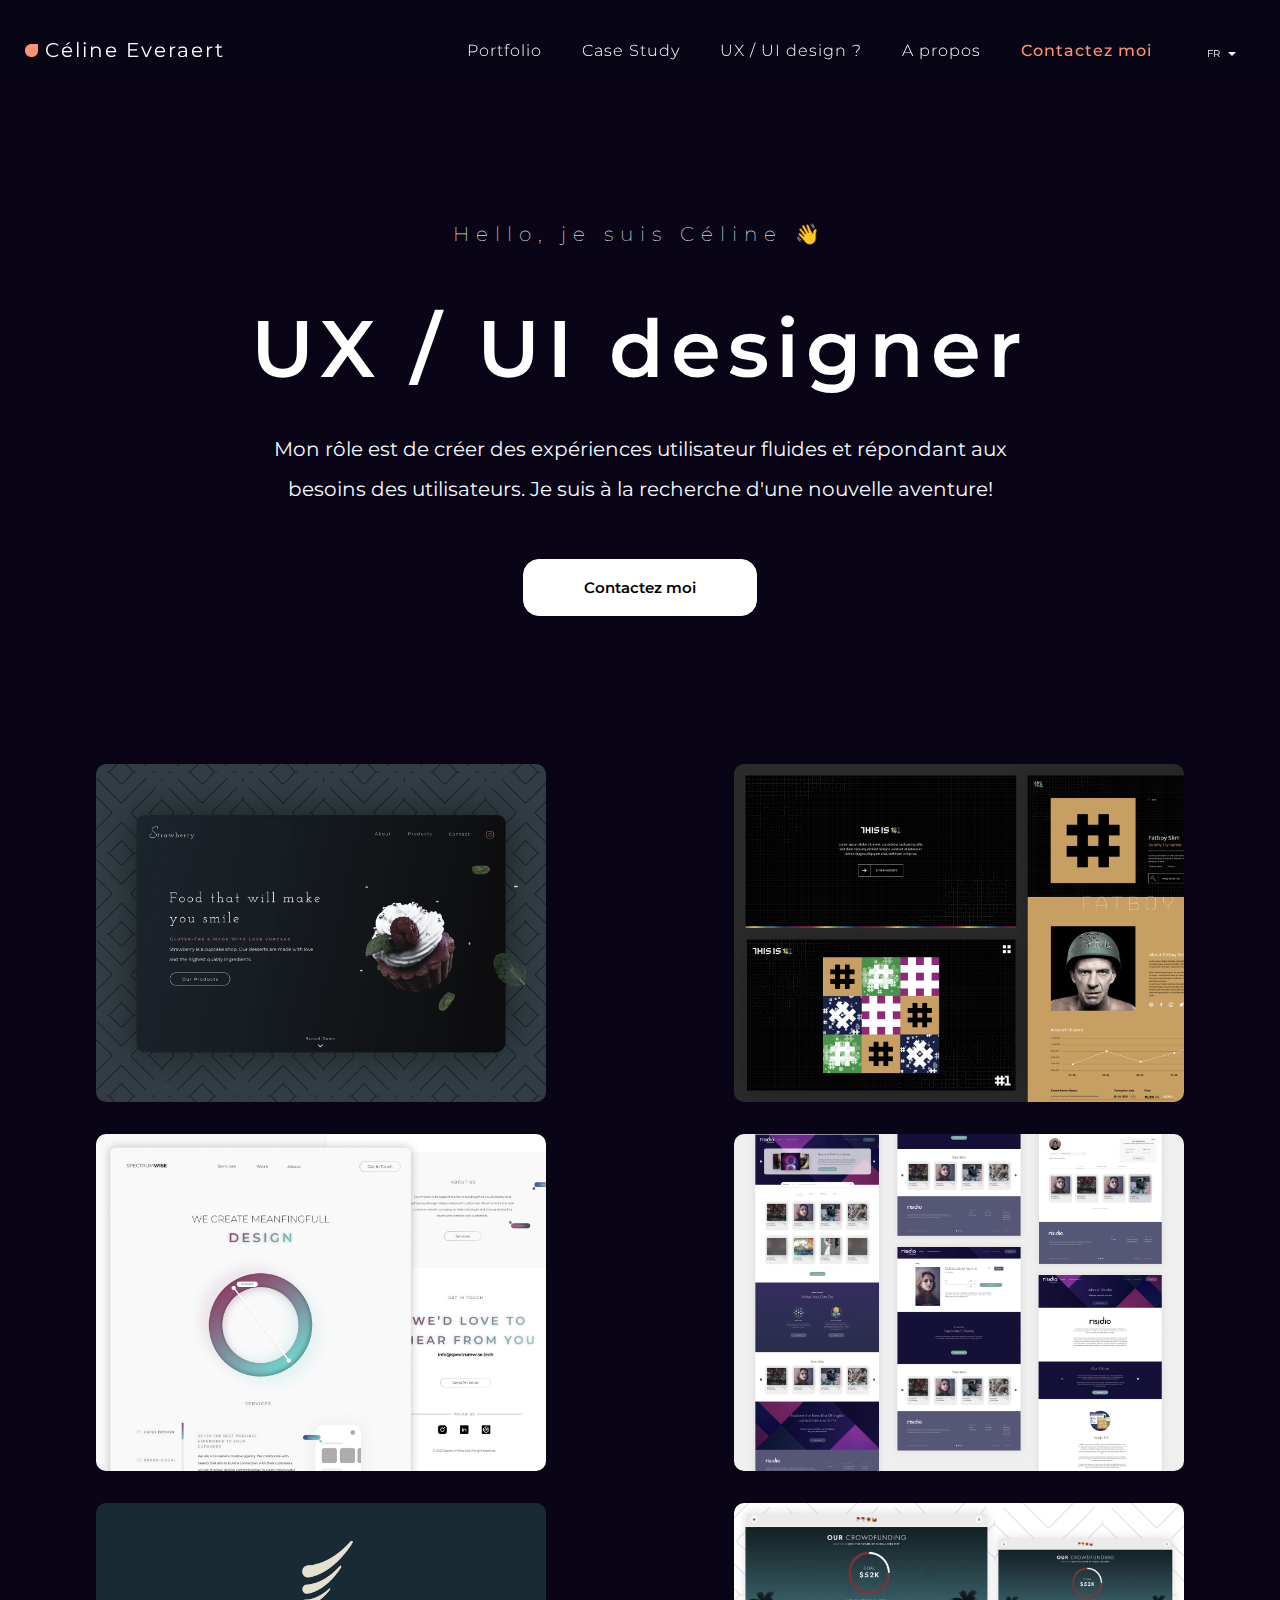
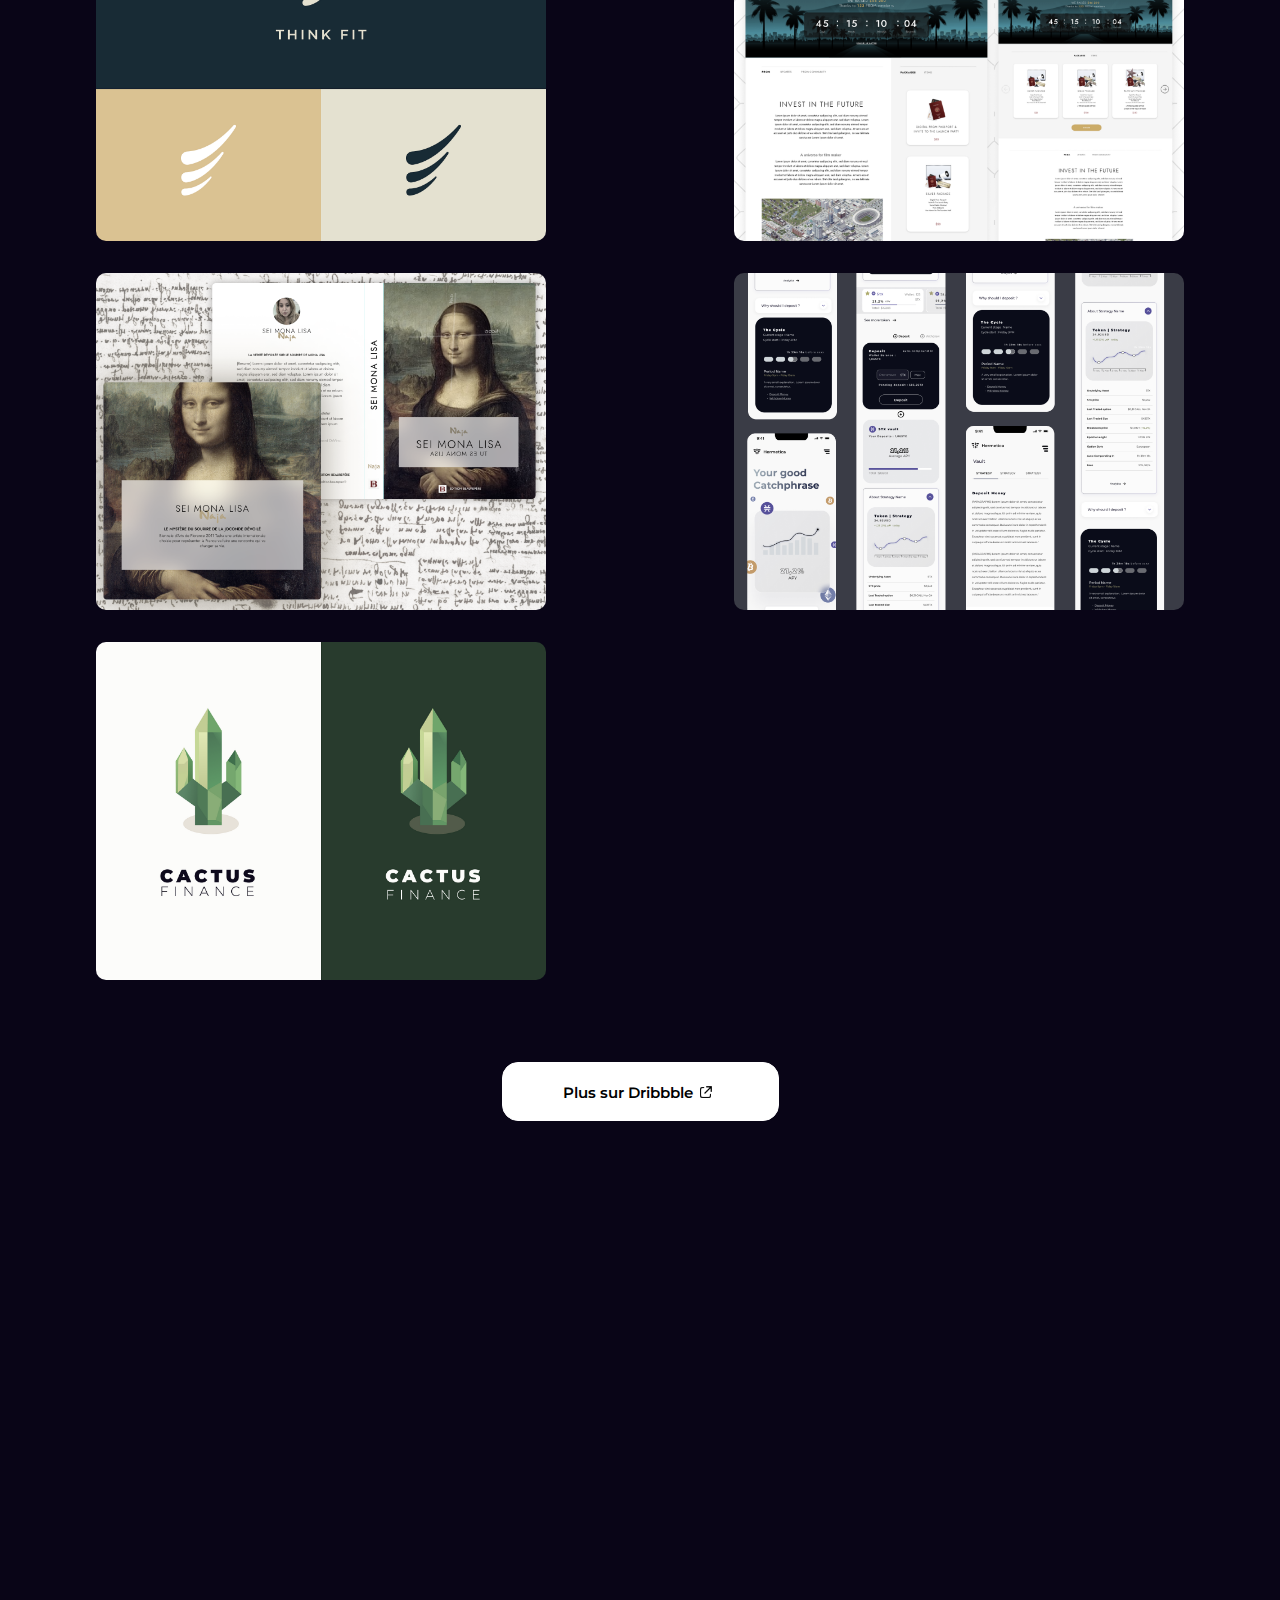
==== commit 3b6eb0e2: ":sparkles: new layout" ====
--- a/index.html
+++ b/index.html
@@ -25,7 +25,7 @@
     
     <header>
         <nav class="flex nav-container" id="top">
-            <div class="main_title h1"><a href="./index.html"><img src="./img/log.png" alt=""> EnidDesign</a></div>
+            <div class="main_title h1"><a href="./index.html"><img src="./img/log.png" alt=""> Céline Everaert</a></div>
 
             <input type="checkbox" id="menu_opener" class="mobile mobile_check">
             <input type="checkbox" id="open_lang" class="mobile mobile_check">
@@ -40,8 +40,9 @@
             cursor: pointer;">Open Menu</label>
             <label for="menu_opener" class="mobile menu_backlayer"></label>
             <ul class="flex nav_bar" id="menu">
-                <li class="under_menu"><a href="#service">Services</a></li>
-                <li class="under_menu"><a href="#work">Projects</a></li>
+                <li class="under_menu"><a href="#work">Portfolio</a></li>
+                <li class="under_menu"><a href="#cs">Case Study</a></li>
+                <li class="under_menu"><a href="#service">UX / UI design ?</a></li>
                 <li class="under_menu"><a href="#about">A propos</a></li>
                 <li class="under_menu"><a href="#contact"><span>Contactez moi</span></a>
                 </li>
@@ -81,7 +82,7 @@
                     <p class="sub_catch">Hello, je suis Céline 👋</p>
                     <p class="main_catch"><span class="text_gad">UX / UI designer</span></p> <br>
                     <p class="main_catch subpar">
-                        Mon rôle est de créer des expériences utilisateur fluides et engageantes, répondant aux besoins des utilisateurs.
+                        Mon rôle est de créer des expériences utilisateur fluides et répondant aux besoins des utilisateurs. Je suis à la recherche d'une nouvelle aventure! 
                         </p>
 <!-- 
                     <a href="#contact" class="sub_cta"><span>Mes projets</span></a> -->
@@ -94,8 +95,8 @@
 
         </div>
 
-        <img src="./img/ban12.png" alt="" class="ban_img">        
-        <img src="./img/ban13.png" alt="" class="ban_img-mob">
+        <!-- <img src="./img/ban12.png" alt="" class="ban_img">        
+        <img src="./img/ban13.png" alt="" class="ban_img-mob"> -->
 
 
 
@@ -103,9 +104,62 @@
 
     <main>
 
+        <div class=""  id="work">
+            <section class="work">
+                <h2 class="none">Projects</h2>
+
+                <div class="work_imgs">
+
+
+                    <a href="./img/Logo2.png" target="_blank" rel="noopener"><img class="lightbox_image" src="./img/Logo2.png" alt="Landing Page pour Strawberry" >
+                    </a>
+                    <a href="./img/pf/5.png" target="_blank" ><img src="./img/pf/5.png" alt="UI pour le site This is Number">
+                    </a>
+                    <a href="./img/pmid.png" target="_blank" ><img src="./img/pf/4.png" alt="Landing Page pour SpecrupWise">
+                    </a>
+                    <a href="./img/pf/1.png" target="_blank" ><img src="./img/pf/1.png" alt="UI pour residio Marketplace, un shop en ligne de NFT">
+                    </a>
+                    <a href="./img/pf/2.png" target="_blank" ><img src="./img/pf/2.png" alt="Logo pour Tink Fit, une application sportive">
+                    </a>
+                    <a href="./img/pf/3.png" target="_blank" ><img src="./img/pf/3.png" alt="UI pour une page de Crowdfunding">
+                    </a>
+                    <a href="./img/pf/8.png" target="_blank" ><img src="./img/pf/8.png" alt="Couverture de livre et pochette pour Sai Mona Lisa">
+                    </a>
+                    <a href="./img/pf/7.png" target="_blank" ><img src="./img/pf/7.png" alt="UI Mobile pour le version 1 de Hermetica">
+                    </a>
+                    <a href="./img/pf/6.png" target="_blank" ><img src="./img/pf/6.png" alt="Finalisation de Logo pour Cactus Finance">
+                    </a>
+
+                </div>
+
+                <div class="work_btn">
+                    <a href="https://dribbble.com/EnidBc" target="_blank" class="main_cta"><span>Plus sur Dribbble<img src="img/Out.png" alt=""></span></a>
+                </div>
+                
+            </section>
+        </div>
+
+
+        <div class="dif_sec annim"  id="cs">
+            <section class="case_study">
+                <h2>Case Study</h2>
+
+                <div class="work_imgs">
+                    <a href="./pdf/cs1.pdf" target="_blank" ><img src="./img/pf/cs1.png" alt="Landing Page pour SpecrupWise">
+                    </a>
+                    <a href="./pdf/cs2.pdf" target="_blank" ><img src="./img/pf/cs2.png" alt="Landing Page pour SpecrupWise">
+                    </a>
+                    <a href="./pdf/cs3.pdf" target="_blank" ><img src="./img/pf/cs3.png" alt="Landing Page pour Strawberry" >
+                    </a>
+                </div>
+
+
+            </section>
+        </div>
+
         <section class="serveces" id="service">
 
-            <h2>Services</h2>
+            <h2>UX/UI design ?</h2>
 
 
             <section class="UX_section annim">
@@ -161,27 +215,6 @@
 
         </section>
 
-        <div class="dif_sec annim"  id="work">
-            <section class="work">
-                <h2>Projects</h2>
-
-                <div class="work_imgs">
-                    <a href="https://dribbble.com/shots/21369486-Strawberry-Landing-Page" target="_blank" ><img src="./img/Logo2.png" alt="Landing Page pour Strawberry" >
-                    </a>
-                    <a href="https://dribbble.com/shots/24565393-This-is-1-Case-Study" target="_blank" ><img src="./img/1.png" alt="This is number 1 case study" class="img_mid">
-                    </a>
-                    <a href="https://dribbble.com/shots/21369359-SpectrumWise-Dark" target="_blank" ><img src="./img/pmid.png" alt="Landing Page pour SpecrupWise">
-                    </a>
-                </div>
-
-                <div class="work_btn">
-                    <a href="https://dribbble.com/EnidBc" target="_blank" class="main_cta"><span>En voir plus <img src="img/Out.png" alt=""></span></a>
-                </div>
-                
-            </section>
-        </div>
-
-
         <section class="about annim"  id="about">
             <h2>A propos</h2>
 
@@ -236,10 +269,10 @@
                             <img src="./img/github.png" alt="Instagram">
                         </a>
                         <a href="https://www.linkedin.com/in/c%C3%A9line-everaert-22a668147/" target="_blank">
-                            <img src="./img/in.png" alt="LinkedIn">
+                            <img src="./img/linkedin.png" alt="LinkedIn">
                         </a>
                         <a href="https://dribbble.com/EnidBc" target="_blank">
-                            <img src="./img/dri.svg" alt="Dribbble">
+                            <img src="./img/dribbble.png" alt="Dribbble">
                         </a>
         
         
--- a/css/app.css
+++ b/css/app.css
@@ -34,6 +34,10 @@
   line-height: 1;
 }
 
+.none{
+  display: none;
+}
+
 ol, ul {
   list-style: none;
 }
@@ -168,6 +172,7 @@
 
 nav li a span {
   font-weight: 500;
+  color: #ff9178;
   /* position: relative; */
   /* top: 1rem; */
 }
@@ -271,7 +276,7 @@
   display: none;
 }
 
-@media (max-width: 1000px) {
+@media (max-width: 1100px) {
   .mobile {
     display: block;
     z-index: 100000000000;
@@ -518,6 +523,7 @@
   letter-spacing: .7rem;
   color: #d4d4d4;
   margin-top: 5rem;
+  /* display: none; */
 }
 
 h3 {
@@ -570,28 +576,42 @@
   border-radius: 2rem;
   /* padding: 4rem; */
   margin: 4rem auto;
+  background-image: url(../img/bg.png);
 }
 
 .work_imgs {
   display: -webkit-box;
   display: -ms-flexbox;
-  /* display: flex; */
+  row-gap: 10%;
+  row-gap: 30%;
+  display: flex;
+  flex-wrap: wrap;
+  width: 85vw;
+  max-width: 100%;
+  -ms-flex-pack: distribute;
+  justify-content: space-between;
+  margin: 8rem auto 3rem;
+  text-align: center;
+  /* padding: 4rem; */
+  /* margin: 3rem 15rem 15rem 15rem; */
+}
+
+.work_imgs img {
+  max-width: 450px;
   width: 100%;
-  -ms-flex-pack: distribute;
-  justify-content: space-around;
-  margin: 8rem auto;
-  text-align: center;
-}
-
-.work_imgs img {
-  width: 30%;
+  /* padding: 0 10px 0 0; */
   height: auto;
-  border-radius: 2rem;
-  border: 1px solid;
+  border-radius: 1rem;
+  margin: 0 0 30px 0;
+  /* border: 1px solid; */
+  filter: saturate(40%);
+  /* filter: hue-rotate(84deg); */
+  /* filter: saturate(100%); */
 }
 
 .work_btn {
   text-align: center;
+  margin-bottom: 10rem;
 }
 
 .work_btn .btn_around {
@@ -603,7 +623,7 @@
   /* background-image: url("../img/names.svg"); */
   background-repeat: no-repeat;
   background-position: center;
-  padding: 16rem 0;
+  padding: 16rem 0 9rem;
 }
 
 .about p {
@@ -617,9 +637,10 @@
 }
 
 .serveces {
-  padding-top: 16rem;
+  /* padding-top: 16rem; */
   /* padding-bottom: 0; */
   /* margin: -15rem auto 0; */
+  margin-top: 18rem;
 }
 
 .catchy {
@@ -628,7 +649,7 @@
   padding: 1.5rem;
   line-height: 6rem;
   letter-spacing: .1rem;
-  color: #000000;
+  color: #ffffff;
   display: inline-block;
   /* background: -webkit-linear-gradient(142deg, #e1988f 0%, #a8929d 50%, #8494c1 100%); */
   /* -webkit-background-clip: text; */
@@ -703,7 +724,7 @@
   text-transform: uppercase;
   font-weight: 300;
   letter-spacing: 20%;
-  color: #000;
+  color: #fff;
 }
 
 .social {
@@ -718,6 +739,7 @@
 
 .social a img {
   margin: 4rem 2rem 0 2rem;
+  width: 50px;
 }
 
 
@@ -731,7 +753,7 @@
 .dif_sec{
   /* background-color: #212121; */
   /* margin-top: 4rem; */
-  padding-top: 16rem;
+  /* padding-top: 16rem; */
 }
 
 .gradient_img img{
@@ -757,10 +779,10 @@
   display: none;
 }
 
-@media (max-width: 1000px) {
+@media (max-width: 1100px) {
 
 .dif_sec .contact {
-  background-image: none;
+  /* background-image: none; */
 }
 
   .num {
@@ -769,6 +791,7 @@
   .flex, .rev {
     flex-direction: column;
     align-items: center;
+    padding: 10rem 5rem 5rem;
   }
 
   header .ban_img{
@@ -793,7 +816,7 @@
 
 
   section {
-    padding: 15rem 10rem;
+    /* padding: 15rem 10rem; */
   }
   
   .service_text {
@@ -817,8 +840,6 @@
 }
 
 
-
-
 @media (max-width: 1000px) {
 
 .about {
@@ -826,7 +847,8 @@
 }
 
 section {
-  padding: 15rem 4rem;
+  /* padding: 15rem 4rem; */
+  margin-top: -10rem;
 }
 
 
@@ -861,7 +883,11 @@
 
 }
 
-
+.work_imgs img:hover{
+  filter: saturate(100%);
+  transition: .5s;
+  /* transition: cubic-bezier(0.75, 0.82, 0.165, 10); */
+}
 
 /*# sourceMappingURL=app.css.map */
 
@@ -996,12 +1022,14 @@
 
 .UX_section{
   /* background-color: #ffffff; */
-  width: 80vw;
+  max-width: 80vw;
   border-radius: 2rem;
   padding: 4rem;
   margin: 3rem auto 10rem;
   margin-bottom: 0;
   padding-bottom: 0;
+  background-color: #1B1B37;
+  border-radius: 20px;
 }
 
 .service_img img{max-width: 38rem;}
@@ -1013,7 +1041,7 @@
 }
 
 .sub_t{
-  color: #000000;
+  color: #ff9179;
 }
 
 
@@ -1041,7 +1069,7 @@
 
 
 .contact h2 {
-  color: black;
+  color: white;
 }
 
 
@@ -1064,8 +1092,8 @@
 
 
 .contact{
-  background-image: url(../img/left.png), url(../img/right.png);
-  background-size: contain;
+  /* background-image: url(../img/left.png), url(../img/right.png); */
+  background-size: cover;
   background-position: inherit;
   background-position: left,right;
   background-repeat: no-repeat;
@@ -1074,16 +1102,16 @@
 
 
 .contact .sub_cta{
-  background-color: #011878;
-  /* color: black; */
+  background-color: #ffffff;
+  color: black;
 }
 
 .img_mid{
-  transform: scale(1.2);
+  /* transform: scale(1.2); */
 }
 
 .subpar{
-  margin-bottom: 5rem;
+  margin-bottom: 3rem;
 }
 
 
@@ -1119,6 +1147,8 @@
 
 .animation_suite {
     opacity:1;
+    /* margin-top: 16rem; */
+    /* max-width: 100%; */
     transform: translateY(0px);
     transition: transform 3s cubic-bezier(0.075, 0.82, 0.165, 1);
     transition: 1.5s cubic-bezier(0.075, 0.82, 0.165, 1);
@@ -1139,7 +1169,7 @@
 
 
 
-@media (max-width: 1000px) {
+@media (max-width: 1100px) {
   .nav-container .hamburger-lines{
     display: none;
   }
@@ -1160,6 +1190,7 @@
     background-repeat: no-repeat;
     background-position: center;
     padding: 0rem 4rem 16rem;
+    margin-top: 17rem;
 } 
   .serveces {
     padding-bottom: 0;
@@ -1178,9 +1209,22 @@
 
   .work_imgs img {
     width: 100%;
+    max-width: 1000rem;
     padding-top: 0rem;
 }
 }
+
+
+
+
+
+@media (max-width: 1600px) {
+
+  .work_imgs img {width: 100%;/* max-width: 550px; */}
+
+}
+
+
 
 @media (max-width: 650px) {
 
@@ -1386,6 +1430,49 @@
 }
 
 
-.work_imgs a img{ 
-border: none, 
+.work_imgs a img{border: none,;}
+
+
+
+
+
+.case_study{
+  margin-top: 19rem;
+}
+
+
+
+
+
+
+
+
+/* Light Box */ 
+
+.lightbox{
+  display: flex;
+  position: absolute;
+  top:0;
+  left: 0;
+  bottom: 0;
+  right: 0;
+  justify-content: center;
+  align-items: center;
+  flex-direction: column;
+  background-color:rgba(0,0,0,.5);
+  z-index: 1000;
+}
+.lightbox img{
+  max-width: 80vw;
+  max-height: 80vh;
+}
+.lightboxContainer{
+  background-color: #fff;
+  padding: 1em;
+}
+#lightbox{
+  display: none;
+}
+#lightbox:not(:checked) ~ .lightbox{
+  display: none;
 }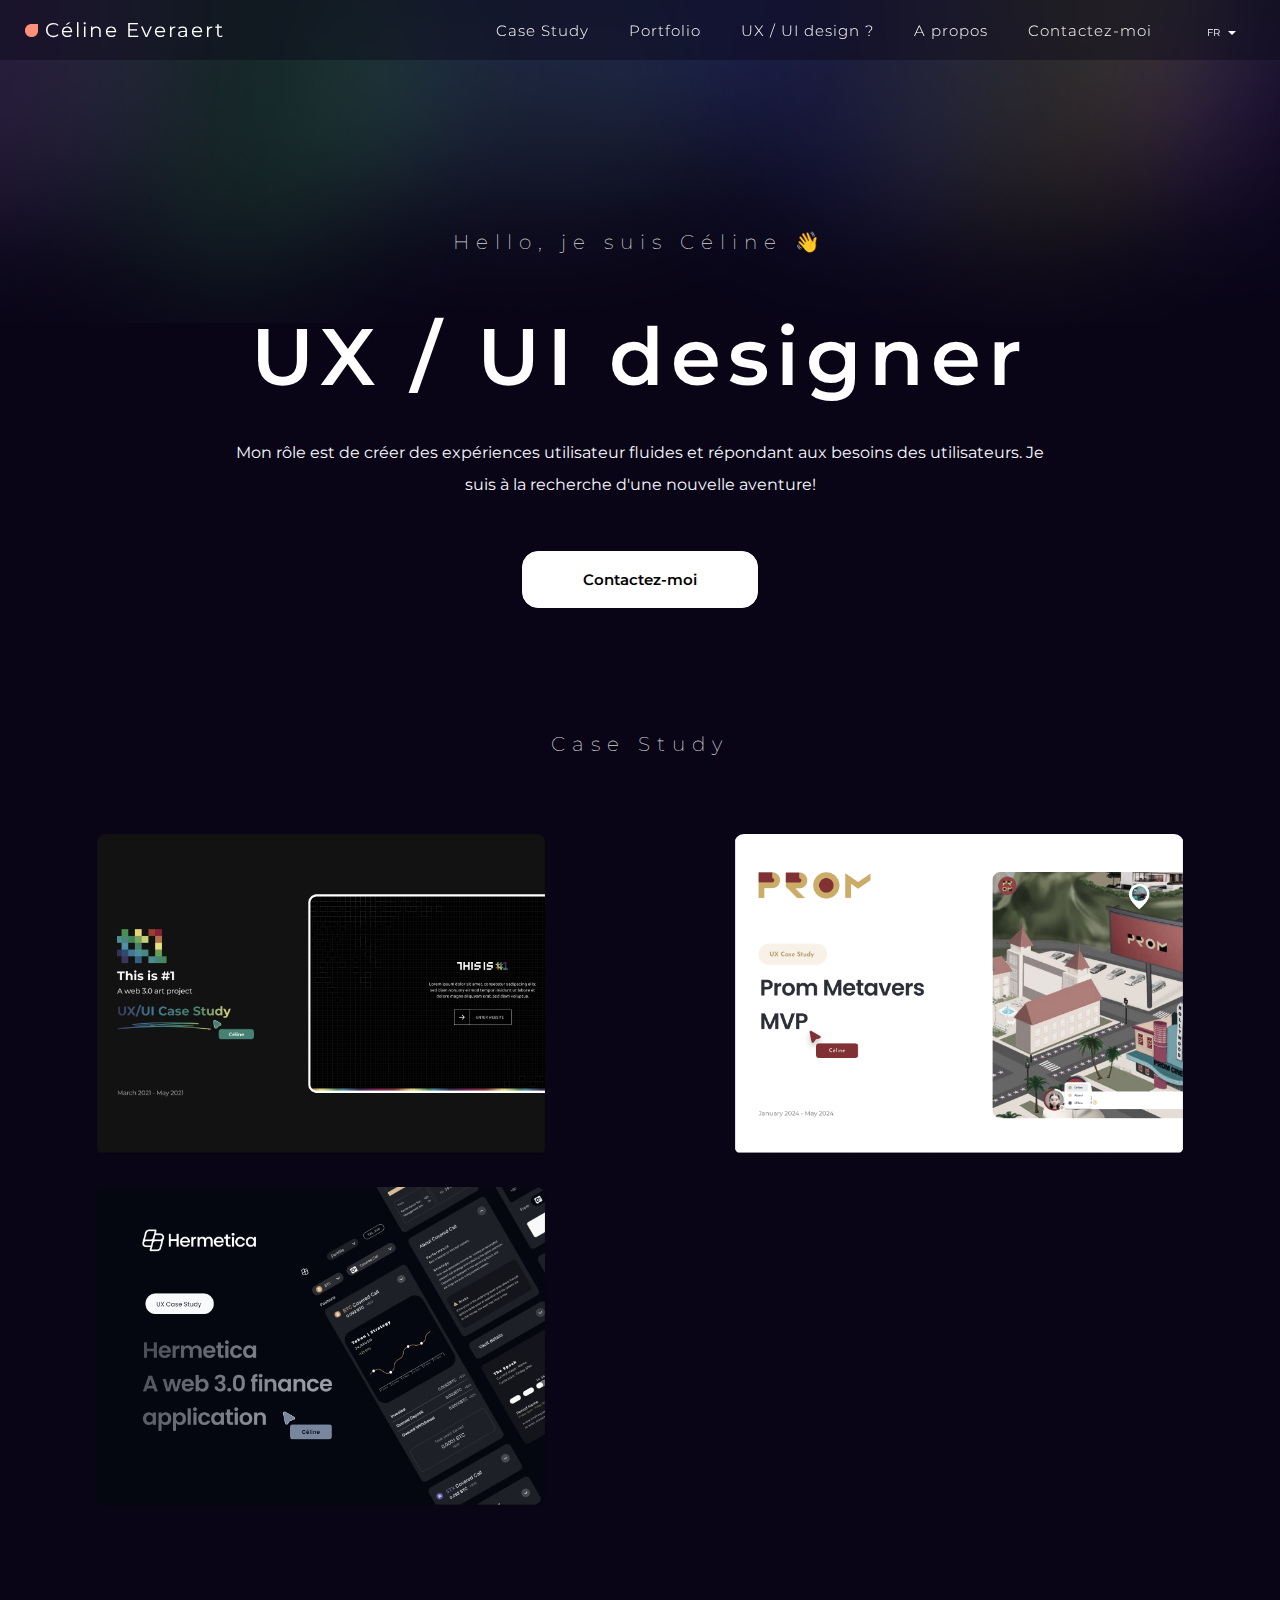
==== commit d453424d: "New Project" ====
--- a/index.html
+++ b/index.html
@@ -40,11 +40,11 @@
             cursor: pointer;">Open Menu</label>
             <label for="menu_opener" class="mobile menu_backlayer"></label>
             <ul class="flex nav_bar" id="menu">
+                <li class="under_menu"><a href="#cs">Case Study</a></li>
                 <li class="under_menu"><a href="#work">Portfolio</a></li>
-                <li class="under_menu"><a href="#cs">Case Study</a></li>
                 <li class="under_menu"><a href="#service">UX / UI design ?</a></li>
                 <li class="under_menu"><a href="#about">A propos</a></li>
-                <li class="under_menu"><a href="#contact"><span>Contactez moi</span></a>
+                <li class="under_menu"><a href="#contact"><span>Contactez-moi</span></a>
                 </li>
 
 
@@ -86,7 +86,7 @@
                         </p>
 <!-- 
                     <a href="#contact" class="sub_cta"><span>Mes projets</span></a> -->
-                    <a href="#contact" class="main_cta"><span>Contactez moi</span></a>
+                    <a href="#contact" class="main_cta"><span>Contactez-moi</span></a>
                 </div>
 <!-- 
                 <img src="./img/gr1.png" alt="" class="top-img"> -->
@@ -104,28 +104,47 @@
 
     <main>
 
-        <div class=""  id="work">
+        <img src="./img/Background.png" alt="" class="bg_top">
+
+        <div class=""  id="cs">
+            <section class="case_study">
+                <h2 class="">Case Study</h2>
+
+                <div class="work_imgs">
+                    <a href="./pdf/cs1.pdf" target="_blank" lang="en"><img src="./img/pf/cs1.png" alt="This is #1 Case Study">
+                    </a>
+                    <a href="./pdf/cs2.pdf" target="_blank" lang="en"><img src="./img/pf/cs2.png" alt="PROM Case Study">
+                    </a>
+                    <a href="./pdf/cs3.pdf" target="_blank" lang="en"><img src="./img/pf/cs3.png" alt="Hermetica Case Study" >
+                    </a>
+                </div>
+
+
+            </section>
+        </div>
+
+        <div class="dif_sec annim"  id="work">
             <section class="work">
-                <h2 class="none">Projects</h2>
+                <h2>Portfolio</h2>
 
                 <div class="work_imgs">
 
 
                     <a href="./img/Logo2.png" target="_blank" rel="noopener"><img class="lightbox_image" src="./img/Logo2.png" alt="Landing Page pour Strawberry" >
                     </a>
+                    <a href="./img/pf/7.png" target="_blank" ><img src="./img/pf/7.png" alt="UI Mobile pour le version 1 de Hermetica">
+                    </a>
+                    <a href="./img/pmid.png" target="_blank" ><img src="./img/pf/4.png" alt="Landing Page pour SpecrupWise">
+                    </a>
+                    <a href="./img/pf/1.png" target="_blank" ><img src="./img/pf/1.png" alt="UI pour residio Marketplace, un shop en ligne de NFT">
+                    </a>
+                    <a href="./img/pf/2.png" target="_blank" ><img src="./img/pf/2.png" alt="Logo pour Tink Fit, une application sportive">
+                    </a>
+                    <a href="./img/pf/3.png" target="_blank" ><img src="./img/pf/3.png" alt="UI pour une page de Crowdfunding">
+                    </a>
+                    <a href="./img/pf/8.png" target="_blank" ><img src="./img/pf/8.png" alt="Couverture de livre et pochette pour Sai Mona Lisa">
+                    </a>
                     <a href="./img/pf/5.png" target="_blank" ><img src="./img/pf/5.png" alt="UI pour le site This is Number">
-                    </a>
-                    <a href="./img/pmid.png" target="_blank" ><img src="./img/pf/4.png" alt="Landing Page pour SpecrupWise">
-                    </a>
-                    <a href="./img/pf/1.png" target="_blank" ><img src="./img/pf/1.png" alt="UI pour residio Marketplace, un shop en ligne de NFT">
-                    </a>
-                    <a href="./img/pf/2.png" target="_blank" ><img src="./img/pf/2.png" alt="Logo pour Tink Fit, une application sportive">
-                    </a>
-                    <a href="./img/pf/3.png" target="_blank" ><img src="./img/pf/3.png" alt="UI pour une page de Crowdfunding">
-                    </a>
-                    <a href="./img/pf/8.png" target="_blank" ><img src="./img/pf/8.png" alt="Couverture de livre et pochette pour Sai Mona Lisa">
-                    </a>
-                    <a href="./img/pf/7.png" target="_blank" ><img src="./img/pf/7.png" alt="UI Mobile pour le version 1 de Hermetica">
                     </a>
                     <a href="./img/pf/6.png" target="_blank" ><img src="./img/pf/6.png" alt="Finalisation de Logo pour Cactus Finance">
                     </a>
@@ -139,23 +158,6 @@
             </section>
         </div>
 
-
-        <div class="dif_sec annim"  id="cs">
-            <section class="case_study">
-                <h2>Case Study</h2>
-
-                <div class="work_imgs">
-                    <a href="./pdf/cs1.pdf" target="_blank" ><img src="./img/pf/cs1.png" alt="Landing Page pour SpecrupWise">
-                    </a>
-                    <a href="./pdf/cs2.pdf" target="_blank" ><img src="./img/pf/cs2.png" alt="Landing Page pour SpecrupWise">
-                    </a>
-                    <a href="./pdf/cs3.pdf" target="_blank" ><img src="./img/pf/cs3.png" alt="Landing Page pour Strawberry" >
-                    </a>
-                </div>
-
-
-            </section>
-        </div>
 
         <section class="serveces" id="service">
 
@@ -179,7 +181,7 @@
                             L'expérience utilisateur (UX) fait référence à la qualité de l'interaction d'un utilisateur avec un produit, un service, un système ou une interface. Le soin apporté à l’expérience utilisateur comprend l'ergonomie, la satisfaction, l'accessibilité et bien d’autres aspects. L’objectif principal de l'UX est de créer une expérience positive et significative pour les utilisateurs. Une bonne UX favorise la <b>fidélité des utilisateurs</b>, <b>renforce la réputation de la marque</b> et <b>contribue au succès</b> global d'un produit ou d'un service.
                             <div class="services-btn_around">
                                 <span>
-                                    <a href="#contact" class="main_cta">Contactez Moi</a>
+                                    <a href="#contact" class="main_cta">Contactez-moi</a>
                                 </span>
                         </div>
                     </div>
@@ -205,7 +207,7 @@
                             L'interface utilisateur (UI) désigne la manière dont les éléments visuels et interactifs d'un produit, d'une application ou d'un système sont conçus et présentés aux utilisateurs. Elle englobe les éléments visuels tels que <b>les boutons</b>, <b>les icônes</b> et <b>la mise en page</b>. Une UI efficace vise à rendre l'interaction entre l'utilisateur et le produit la plus fluide, intuitive et esthétiquement agréable.
                         <div class="services-btn_around">
                                 <span>
-                                    <a href="#contact" class="main_cta">Contactez Moi</a>
+                                    <a href="#contact" class="main_cta">Contactez-moi</a>
                                 </span>
                         </div>
                     </div>
@@ -237,14 +239,14 @@
 
 
                             <a href="./Celine_Everaert_CV_UX-UI.pdf" target="_blank" class="sub_cta"><span>Télécharger mon CV</span></a>
-                            <a href="#contact" class="main_cta"><span>Contacter moi</span></a>
+                            <a href="#contact" class="main_cta"><span>Contactez-moi</span></a>
 
             </div>
         </section>
 
         <div class="dif_sec">
             <section class="contact annim"  id="contact">
-                <h2>Contact</h2>
+                <h2>Contactez-moi</h2>
 
 
                 <div class="mail_infos">
--- a/css/app.css
+++ b/css/app.css
@@ -138,6 +138,7 @@
   position: absolute;
   top: 0rem;
   margin: 0;
+  height: 60px;
   justify-content: flex-end;
 }
 
@@ -147,9 +148,9 @@
   display: -ms-flexbox;
   display: flex;
   /* max-width: 150rem; */
-  background-color: #09051596;
+  background-color: #09051769;
   /* height: 5rem; */
-  padding: 4rem 0;
+  padding: 2rem 0;
   color: white;
   position: fixed;
   z-index: 1000000000000000000;
@@ -171,8 +172,8 @@
 }
 
 nav li a span {
-  font-weight: 500;
-  color: #ff9178;
+  /* font-weight: 500; */
+  /* color: #ff9178; */
   /* position: relative; */
   /* top: 1rem; */
 }
@@ -210,6 +211,7 @@
 
 nav .under_menu a {
   padding: 0 1rem;
+  font-size: 1.5rem;
 }
 
 nav li a::after {
@@ -416,7 +418,7 @@
 }
 
 .main_catch {
-  font-size: 2rem;
+  font-size: 1.6rem;
   font-weight: 400;
   max-width: 81rem;
   /* font-weight: lighter; */
@@ -791,7 +793,8 @@
   .flex, .rev {
     flex-direction: column;
     align-items: center;
-    padding: 10rem 5rem 5rem;
+    padding: 5rem 0rem 5rem;
+    width: 100wv;
   }
 
   header .ban_img{
@@ -1041,7 +1044,7 @@
 }
 
 .sub_t{
-  color: #ff9179;
+  color: #ffffff;
 }
 
 
@@ -1215,6 +1218,14 @@
 }
 
 
+.bg_top{
+  position: absolute;
+  top : 0;
+  z-index: -100;
+  right: 0;
+  left: 0;
+  width: 100vw;
+}
 
 
 
@@ -1436,7 +1447,7 @@
 
 
 
-.case_study{
+.work{
   margin-top: 19rem;
 }
 
